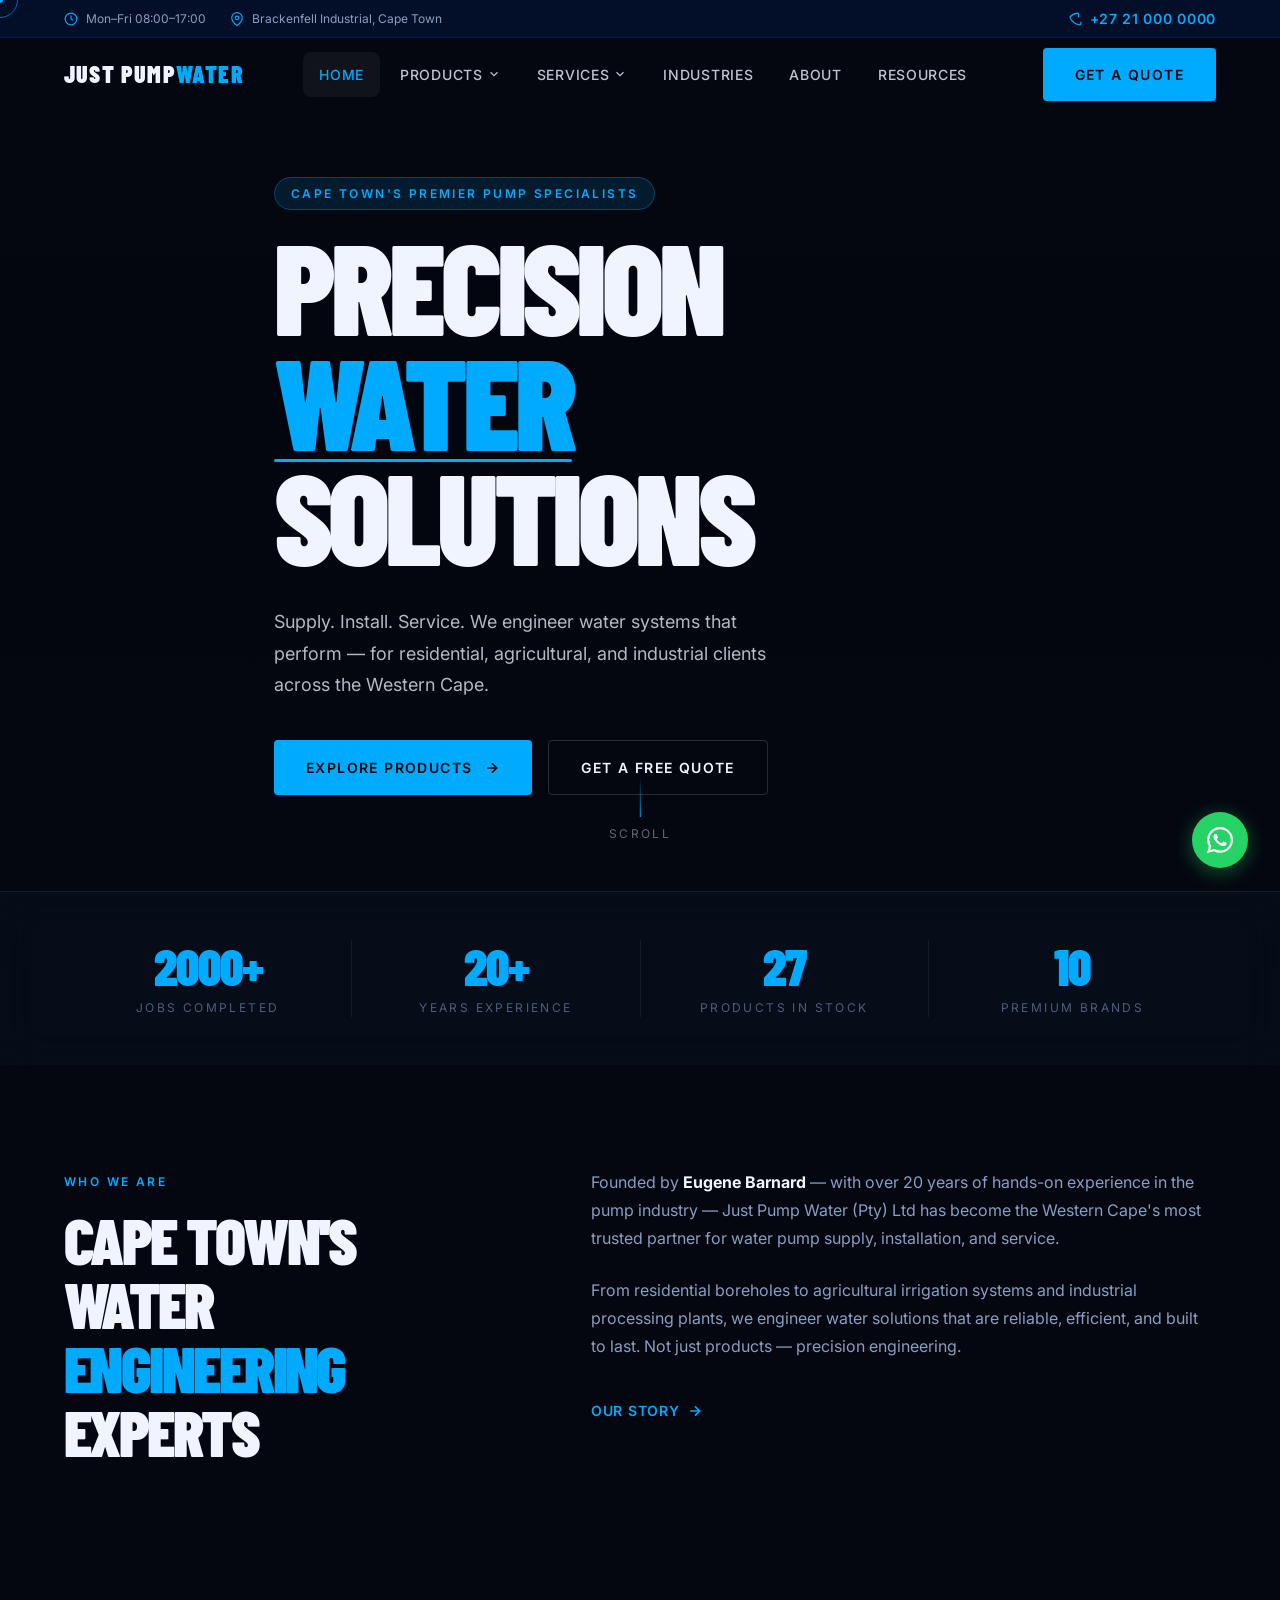
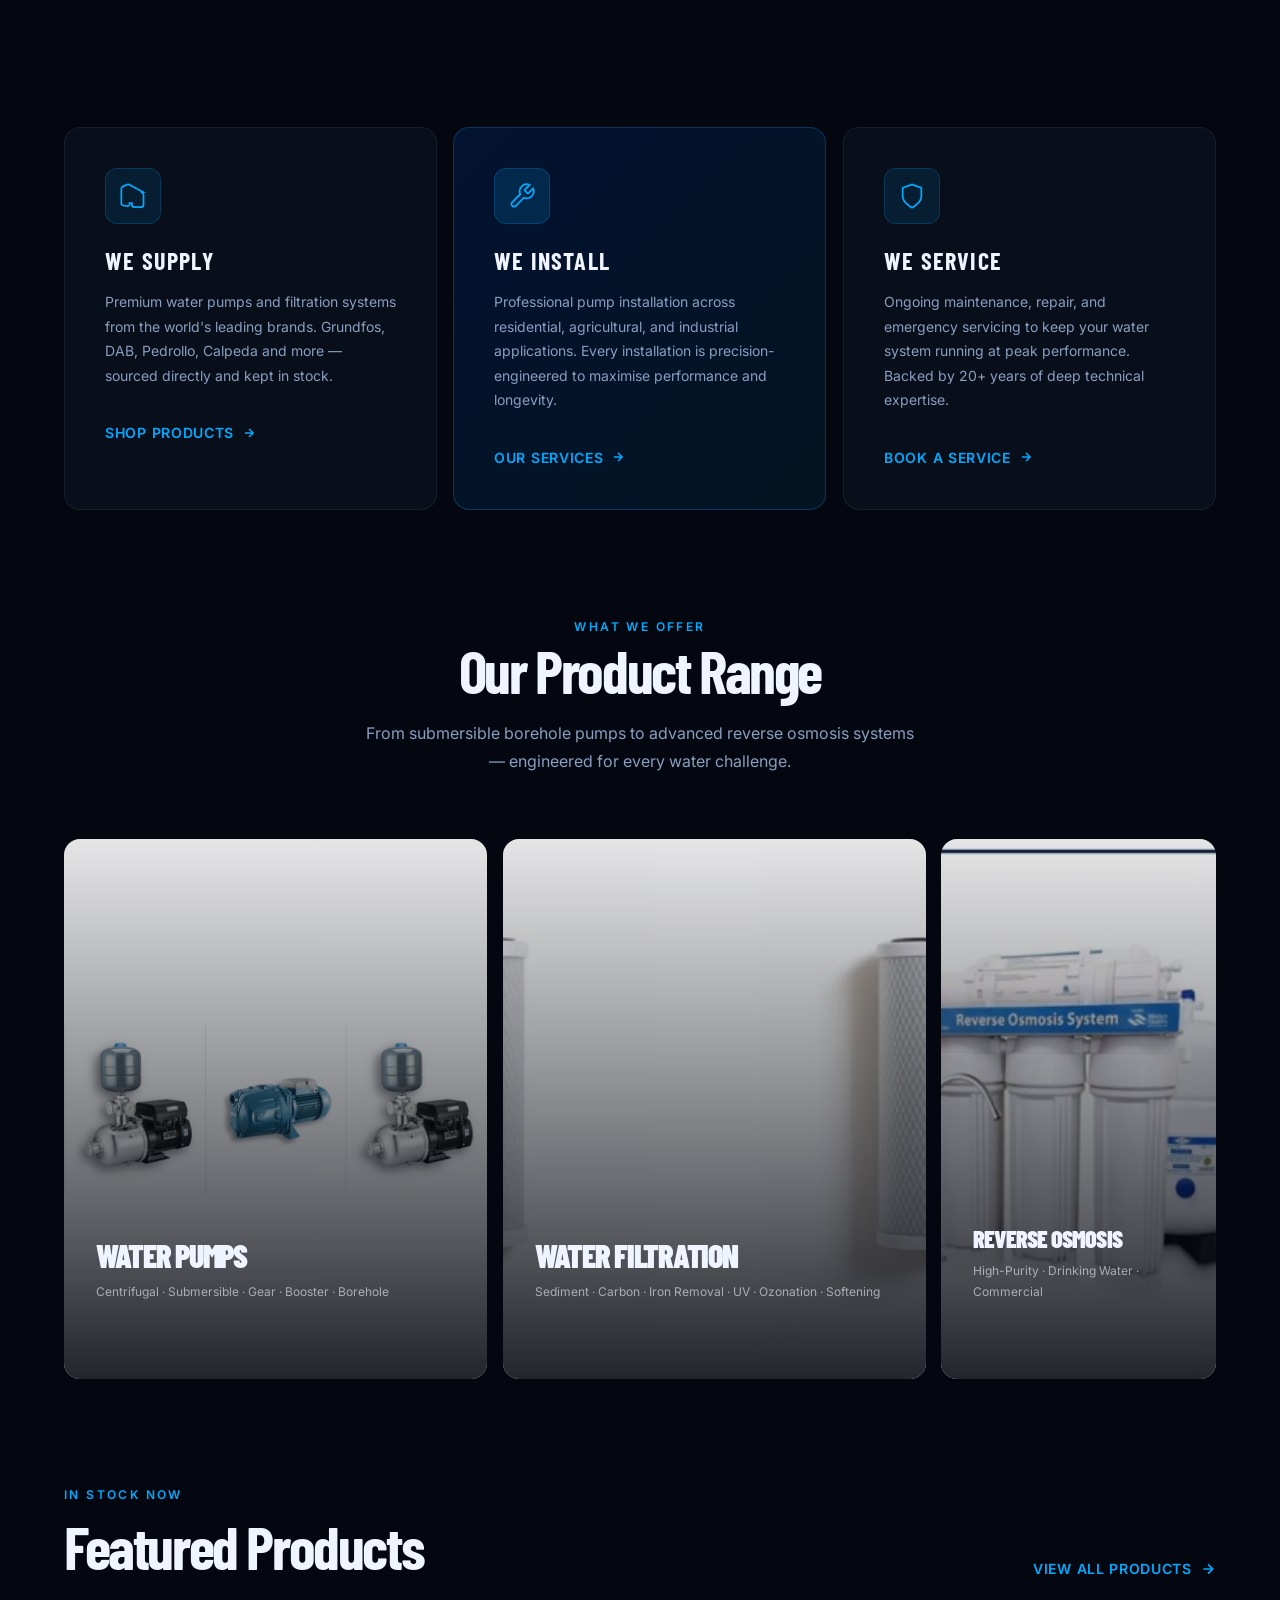
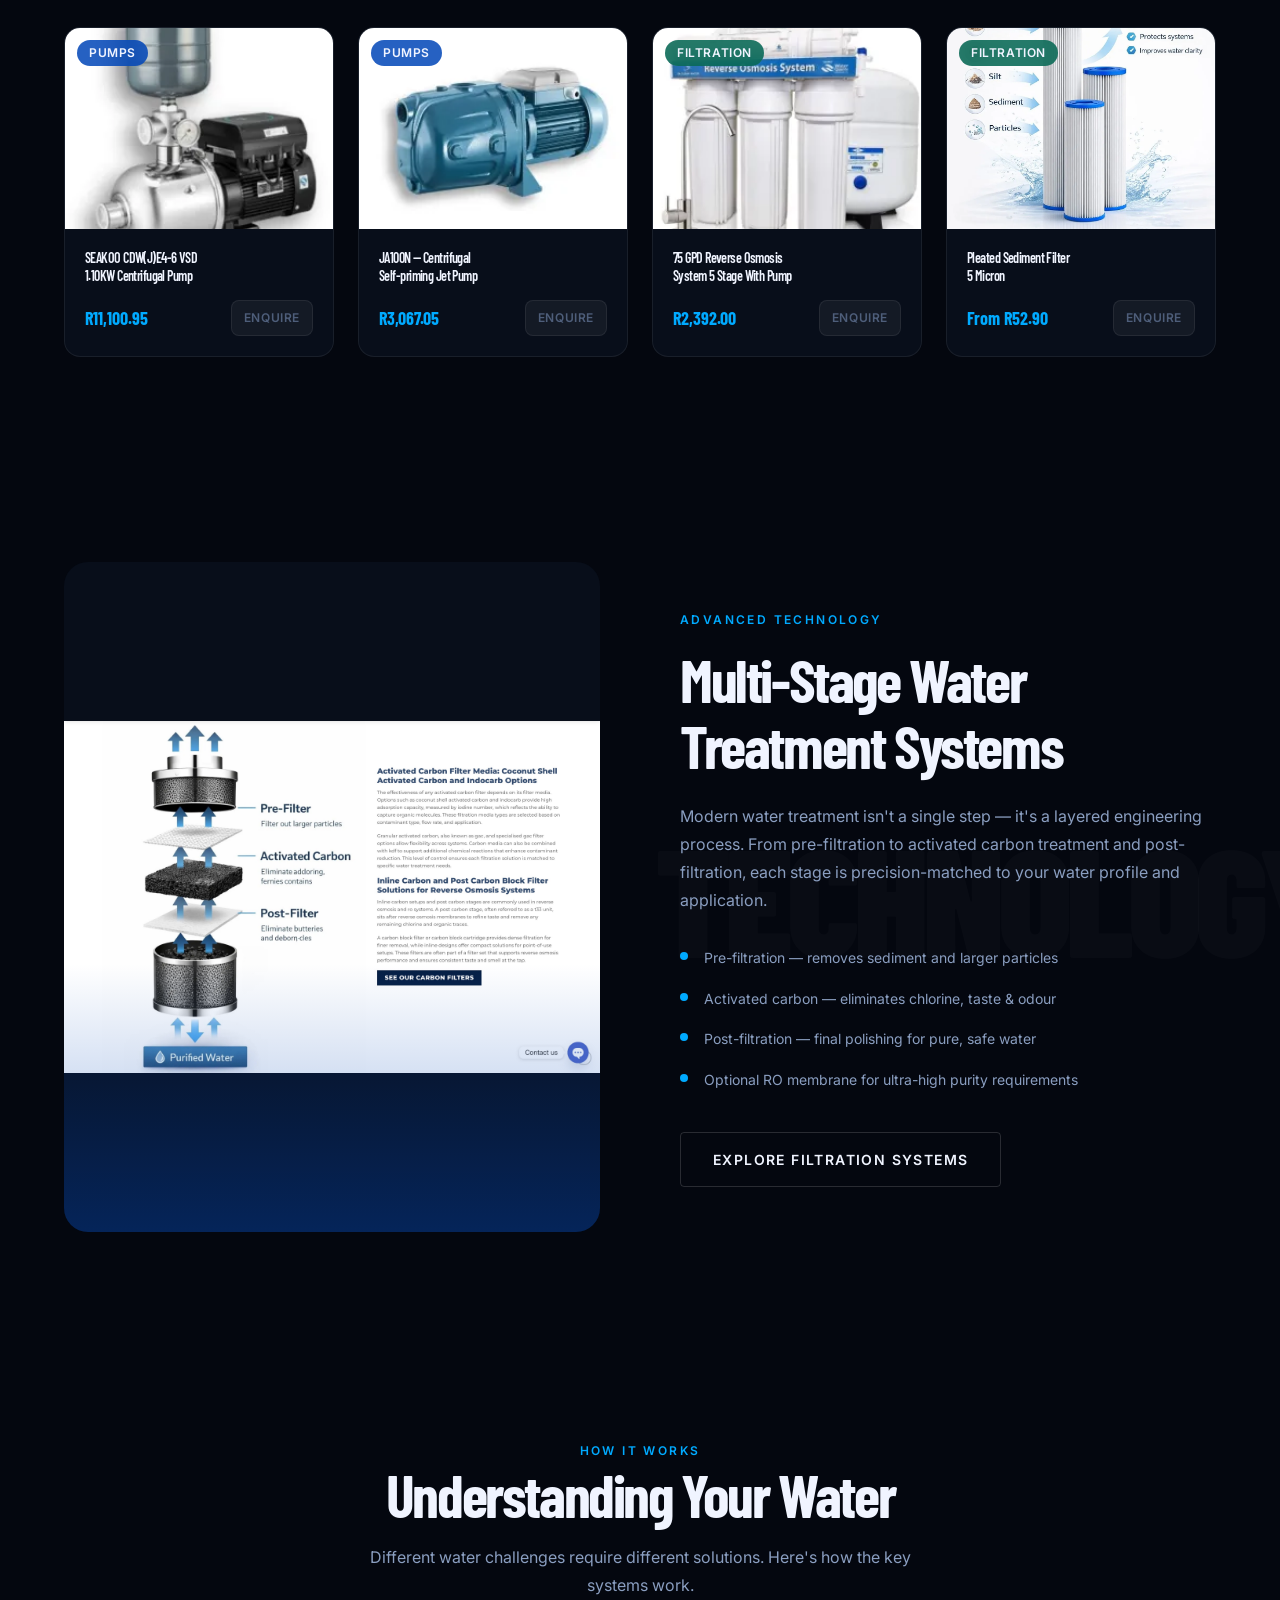
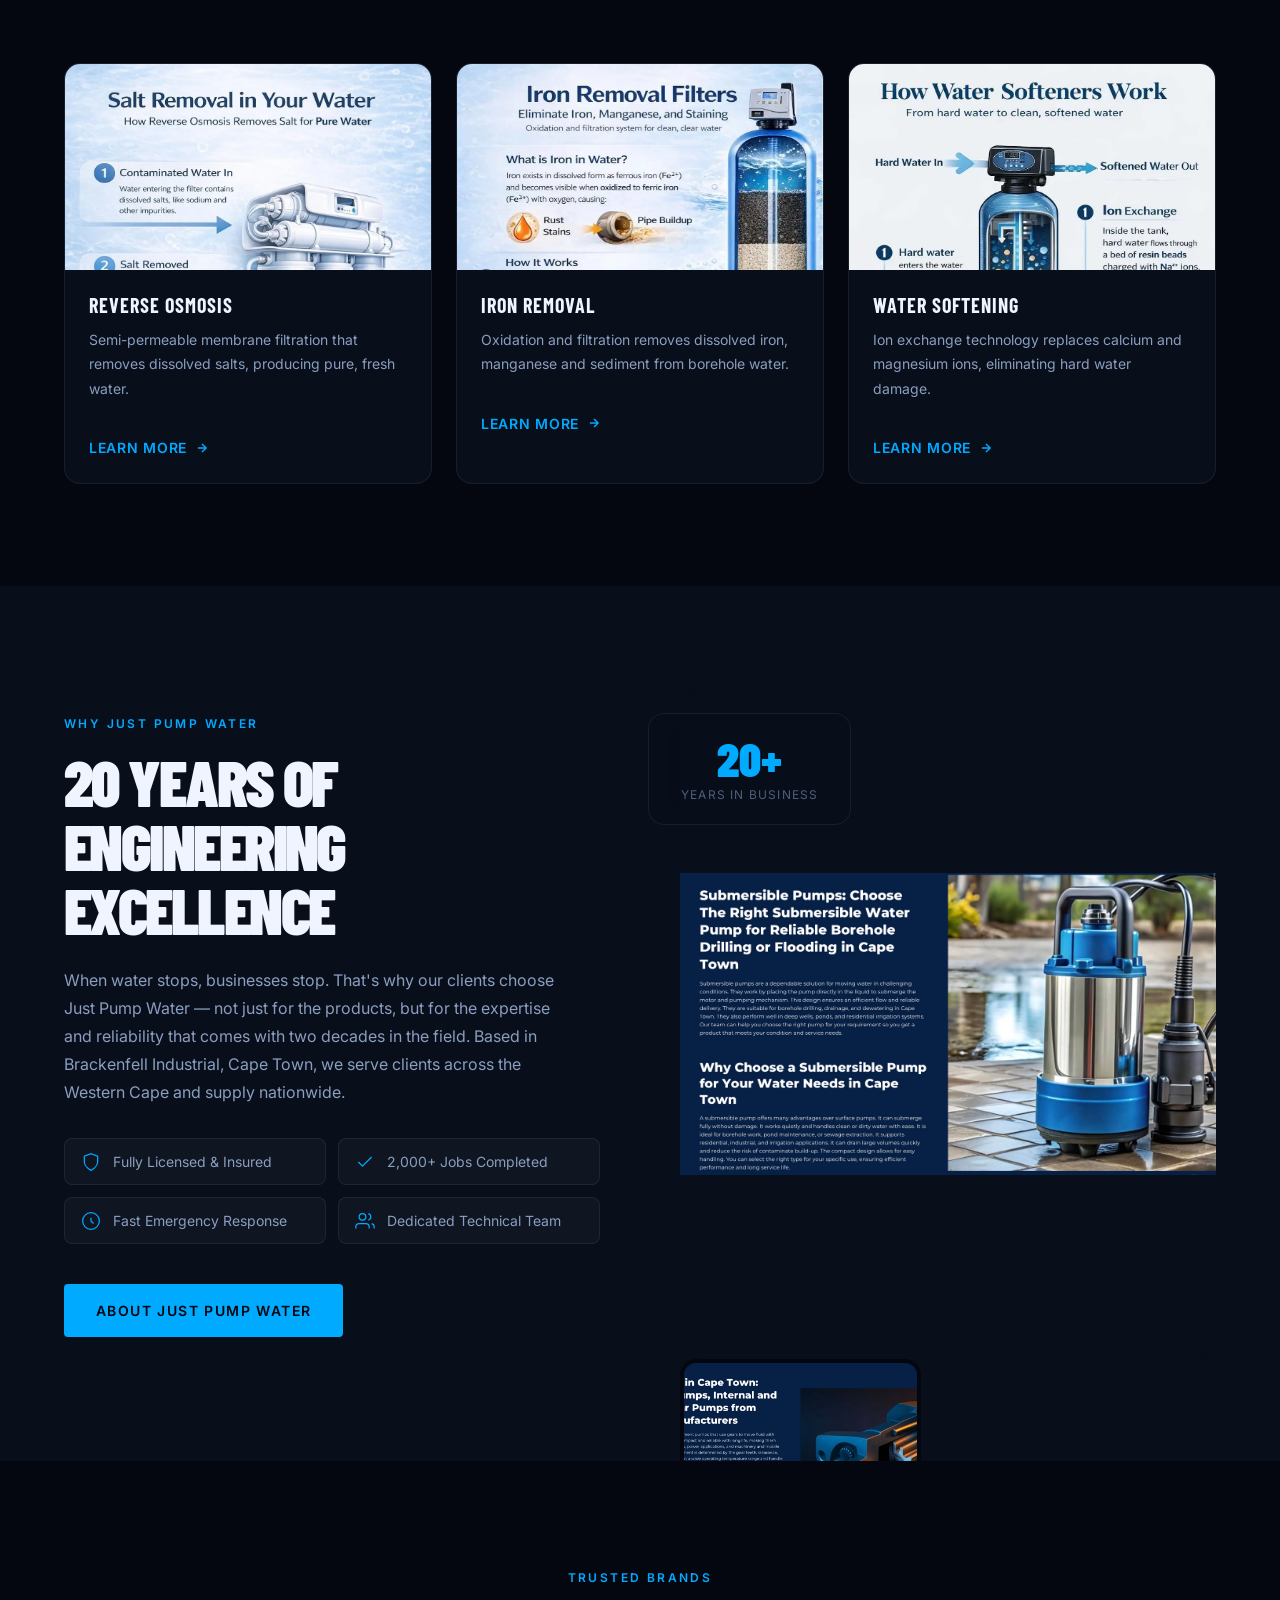
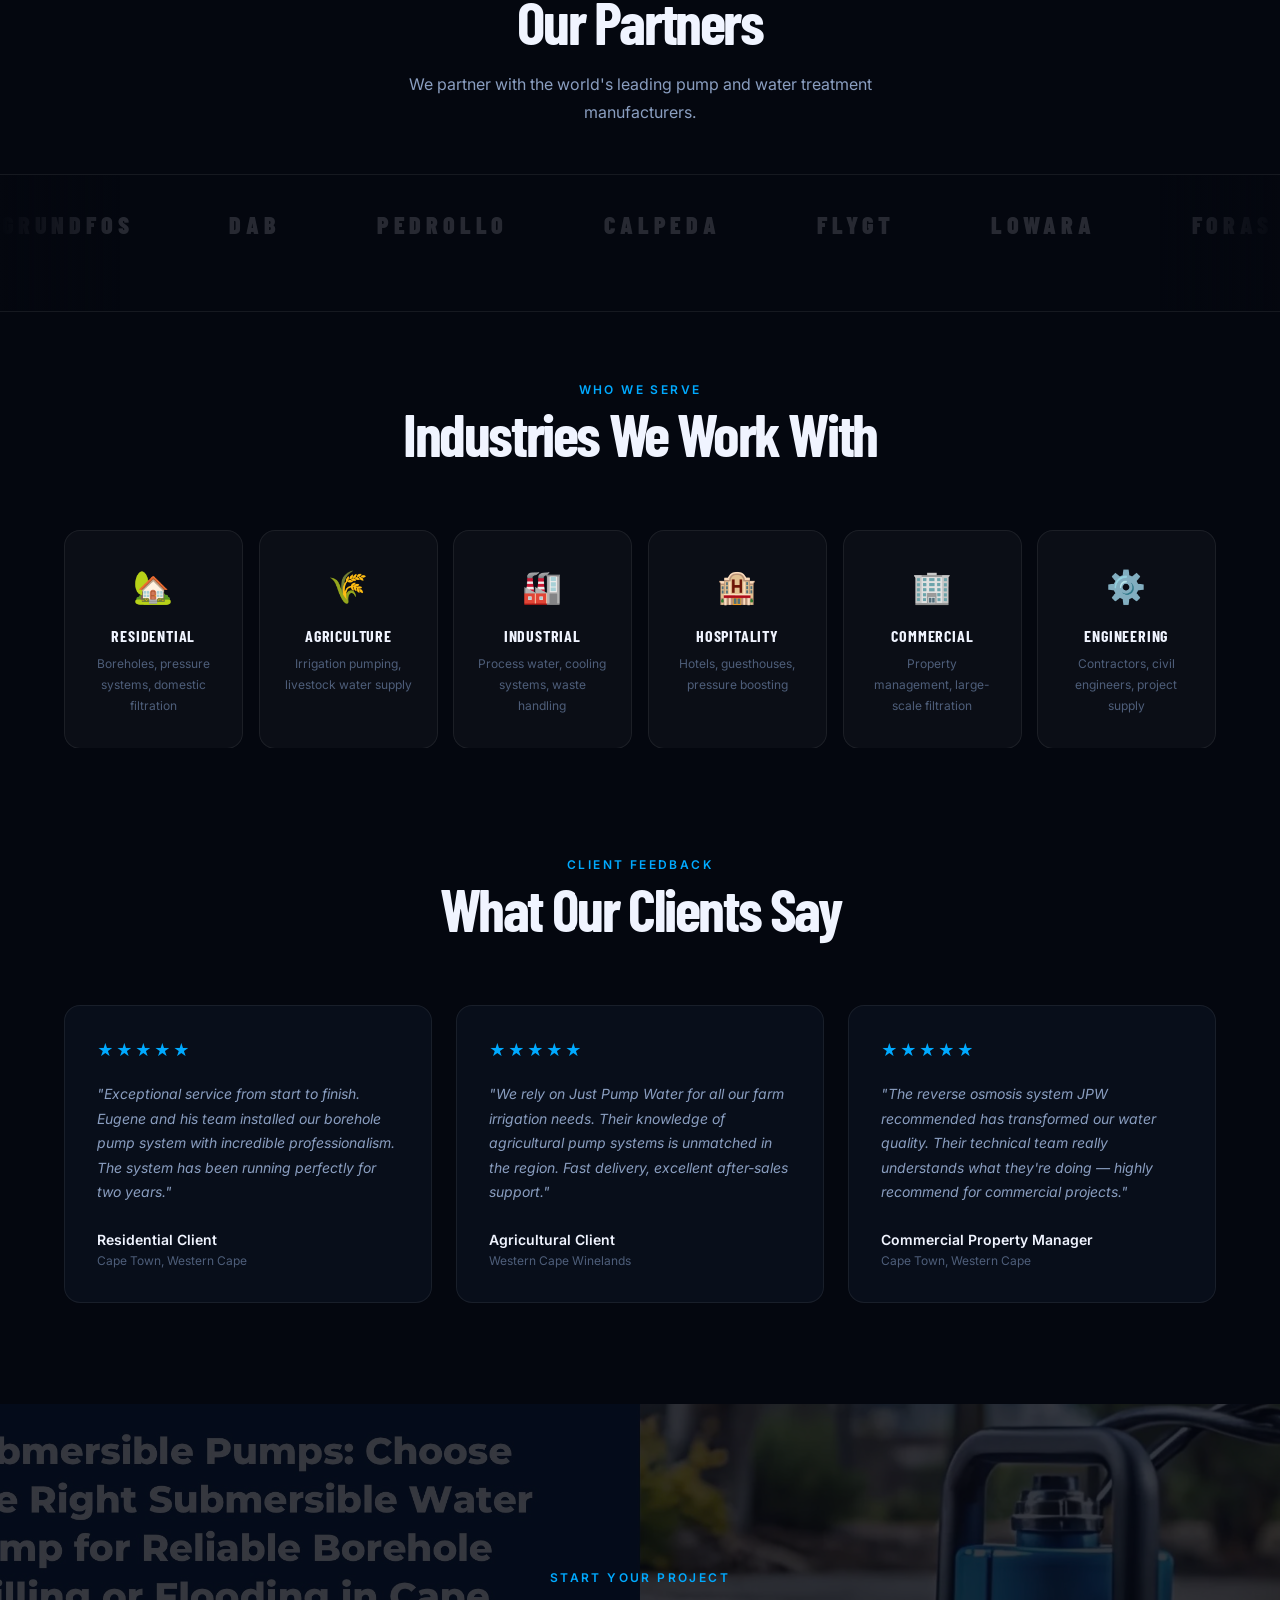
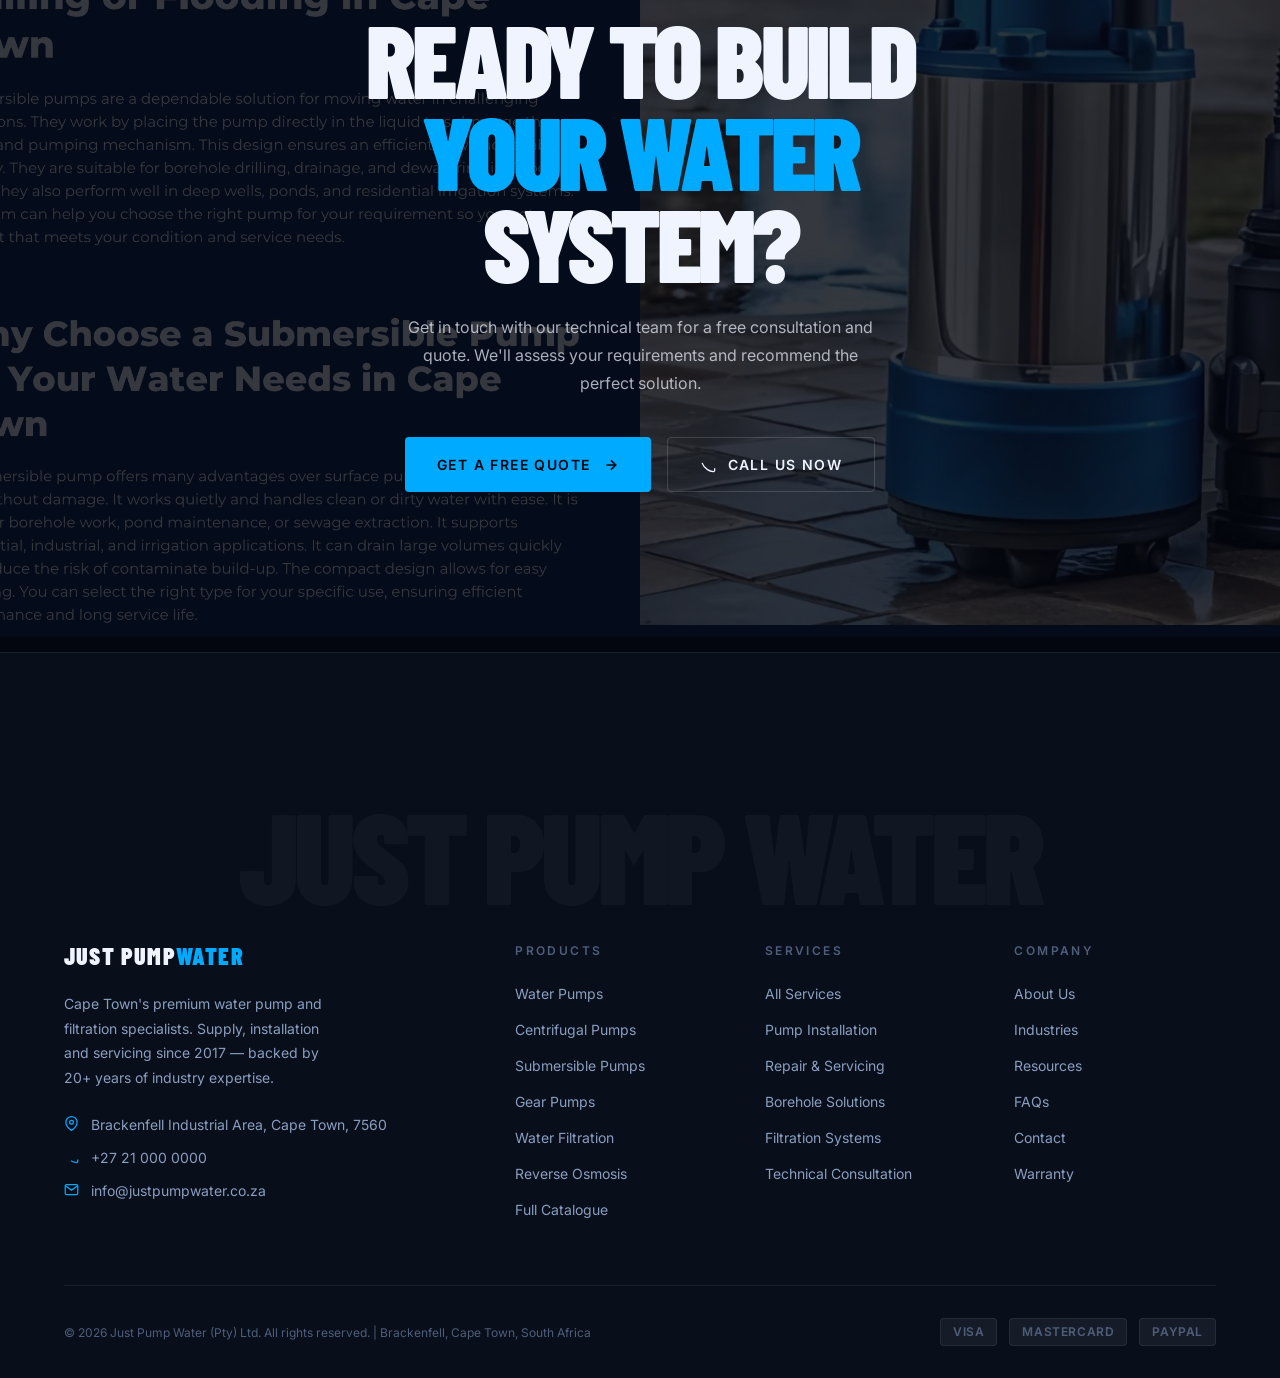
==== index.html @ a29e5e4e "Add files via upload" ====
<!DOCTYPE html>
<html lang="en-ZA">
<head>
  <meta charset="UTF-8" />
  <meta name="viewport" content="width=device-width, initial-scale=1.0, minimum-scale=1, maximum-scale=5" />

  <!-- ── SEO ──────────────────────────────────────────────── -->
  <title>Just Pump Water | Premium Water Pumps & Filtration — Cape Town</title>
  <meta name="description" content="Cape Town's premier water pump specialists. Supply, installation & service of pumps and water filtration systems. 20+ years experience. 2,000+ jobs completed. Grundfos, DAB, Pedrollo and more." />
  <meta name="keywords" content="water pumps Cape Town, borehole pumps, submersible pumps, water filtration, reverse osmosis, centrifugal pumps, pump installation Cape Town, Just Pump Water" />
  <meta name="robots" content="index, follow" />
  <link rel="canonical" href="https://justpumpwater.co.za/" />

  <!-- ── Open Graph ────────────────────────────────────────── -->
  <meta property="og:title" content="Just Pump Water | Premium Water Pumps Cape Town" />
  <meta property="og:description" content="Cape Town's premier pump specialists. Supply, install & service. 20+ years experience." />
  <meta property="og:type" content="website" />
  <meta property="og:url" content="https://justpumpwater.co.za/" />
  <meta property="og:image" content="assets/images/og-image.jpg" />

  <!-- ── Schema.org LocalBusiness ─────────────────────────── -->
  <script type="application/ld+json">
  {
    "@context": "https://schema.org",
    "@type": "LocalBusiness",
    "name": "Just Pump Water (Pty) Ltd",
    "description": "Premium water pump supply, installation and service in Cape Town",
    "url": "https://justpumpwater.co.za",
    "telephone": "+27-21-000-0000",
    "email": "info@justpumpwater.co.za",
    "address": {
      "@type": "PostalAddress",
      "streetAddress": "Brackenfell Industrial Area",
      "addressLocality": "Cape Town",
      "addressRegion": "Western Cape",
      "postalCode": "7560",
      "addressCountry": "ZA"
    },
    "openingHours": "Mo-Fr 08:00-17:00",
    "founder": { "@type": "Person", "name": "Eugene Barnard" },
    "foundingDate": "2017",
    "areaServed": "Western Cape, South Africa"
  }
  </script>

  <!-- ── Preconnect ────────────────────────────────────────── -->
  <link rel="preconnect" href="https://fonts.googleapis.com" />
  <link rel="preconnect" href="https://fonts.gstatic.com" crossorigin />

  <!-- ── Styles ────────────────────────────────────────────── -->
  <link rel="stylesheet" href="styles/base.css" />
  <link rel="stylesheet" href="styles/components/navigation.css" />
  <link rel="stylesheet" href="styles/pages/home.css" />
</head>

<body>

<!-- ═══════════════════════════════════════════════════════════ -->
<!--  CUSTOM CURSOR                                             -->
<!-- ═══════════════════════════════════════════════════════════ -->
<div class="cursor-dot" aria-hidden="true"></div>
<div class="cursor-ring" aria-hidden="true"></div>

<!-- ═══════════════════════════════════════════════════════════ -->
<!--  HEADER                                                    -->
<!-- ═══════════════════════════════════════════════════════════ -->
<header class="site-header" data-header data-nav>

  <!-- Top Bar -->
  <div class="header-topbar">
    <div class="container">
      <div class="topbar-inner">
        <div class="topbar-left">
          <span class="topbar-item">
            <svg width="14" height="14" viewBox="0 0 24 24" fill="none" stroke="currentColor" stroke-width="2"><circle cx="12" cy="12" r="10"/><polyline points="12 6 12 12 16 14"/></svg>
            Mon–Fri 08:00–17:00
          </span>
          <span class="topbar-item">
            <svg width="14" height="14" viewBox="0 0 24 24" fill="none" stroke="currentColor" stroke-width="2"><path d="M21 10c0 7-9 13-9 13s-9-6-9-13a9 9 0 0118 0z"/><circle cx="12" cy="10" r="3"/></svg>
            Brackenfell Industrial, Cape Town
          </span>
        </div>
        <div class="topbar-right">
          <a href="tel:+27210000000" class="topbar-phone">
            <svg width="14" height="14" viewBox="0 0 24 24" fill="none" stroke="currentColor" stroke-width="2"><path d="M22 16.92v3a2 2 0 01-2.18 2 19.79 19.79 0 01-8.63-3.07A19.5 19.5 0 013.07 8.81 19.79 19.79 0 0116.14 2a2 2 0 012 1.72 12.84 12.84 0 01-.7 5.25"/></svg>
            +27 21 000 0000
          </a>
        </div>
      </div>
    </div>
  </div>

  <!-- Main Nav -->
  <div class="container">
    <div class="header-main">

      <!-- Logo -->
      <a href="/" class="site-logo" aria-label="Just Pump Water — Home">
        <div class="logo-text">JUST PUMP<span>WATER</span></div>
      </a>

      <!-- Primary Navigation -->
      <nav aria-label="Primary navigation">
        <ul class="primary-nav" data-nav-menu role="list">

          <li class="nav-item">
            <a href="/" class="nav-link is-active">Home</a>
          </li>

          <li class="nav-item" data-dropdown>
            <a href="pages/products.html" class="nav-link" data-dropdown-trigger>
              Products
              <svg viewBox="0 0 24 24" fill="none" stroke="currentColor" stroke-width="2"><polyline points="6 9 12 15 18 9"/></svg>
            </a>
            <div class="dropdown-panel is-wide" data-dropdown-panel>
              <a href="pages/pumps.html" class="dropdown-item">
                <span class="dropdown-item-icon">
                  <svg width="16" height="16" viewBox="0 0 24 24" fill="none" stroke="currentColor" stroke-width="2"><circle cx="12" cy="12" r="10"/><path d="M8 12h8M12 8l4 4-4 4"/></svg>
                </span>
                <span class="dropdown-item-text">
                  <span class="dropdown-item-label">Water Pumps</span>
                  <span class="dropdown-item-desc">Centrifugal, submersible, gear & more</span>
                </span>
              </a>
              <a href="pages/filtration.html" class="dropdown-item">
                <span class="dropdown-item-icon">
                  <svg width="16" height="16" viewBox="0 0 24 24" fill="none" stroke="currentColor" stroke-width="2"><path d="M22 3H2l8 9.46V19l4 2V12.46z"/></svg>
                </span>
                <span class="dropdown-item-text">
                  <span class="dropdown-item-label">Water Filtration</span>
                  <span class="dropdown-item-desc">Sediment, carbon, iron removal & more</span>
                </span>
              </a>
              <a href="pages/reverse-osmosis.html" class="dropdown-item">
                <span class="dropdown-item-icon">
                  <svg width="16" height="16" viewBox="0 0 24 24" fill="none" stroke="currentColor" stroke-width="2"><path d="M12 2v6m0 8v6M4.93 4.93l4.24 4.24m5.66 5.66l4.24 4.24M2 12h6m8 0h6M4.93 19.07l4.24-4.24m5.66-5.66l4.24-4.24"/></svg>
                </span>
                <span class="dropdown-item-text">
                  <span class="dropdown-item-label">Reverse Osmosis</span>
                  <span class="dropdown-item-desc">High-purity water filtration systems</span>
                </span>
              </a>
              <a href="pages/products.html" class="dropdown-item">
                <span class="dropdown-item-icon">
                  <svg width="16" height="16" viewBox="0 0 24 24" fill="none" stroke="currentColor" stroke-width="2"><rect x="2" y="3" width="20" height="14" rx="2"/><path d="M8 21h8M12 17v4"/></svg>
                </span>
                <span class="dropdown-item-text">
                  <span class="dropdown-item-label">Full Catalogue</span>
                  <span class="dropdown-item-desc">Browse all 27 products</span>
                </span>
              </a>
            </div>
          </li>

          <li class="nav-item" data-dropdown>
            <a href="pages/services.html" class="nav-link" data-dropdown-trigger>
              Services
              <svg viewBox="0 0 24 24" fill="none" stroke="currentColor" stroke-width="2"><polyline points="6 9 12 15 18 9"/></svg>
            </a>
            <div class="dropdown-panel" data-dropdown-panel>
              <a href="pages/services.html#installation" class="dropdown-item">
                <span class="dropdown-item-text">
                  <span class="dropdown-item-label">Pump Installation</span>
                </span>
              </a>
              <a href="pages/services.html#repair" class="dropdown-item">
                <span class="dropdown-item-text">
                  <span class="dropdown-item-label">Repair & Servicing</span>
                </span>
              </a>
              <a href="pages/services.html#borehole" class="dropdown-item">
                <span class="dropdown-item-text">
                  <span class="dropdown-item-label">Borehole Solutions</span>
                </span>
              </a>
              <a href="pages/services.html#consultation" class="dropdown-item">
                <span class="dropdown-item-text">
                  <span class="dropdown-item-label">Technical Consultation</span>
                </span>
              </a>
            </div>
          </li>

          <li class="nav-item">
            <a href="pages/industries.html" class="nav-link">Industries</a>
          </li>

          <li class="nav-item">
            <a href="pages/about.html" class="nav-link">About</a>
          </li>

          <li class="nav-item">
            <a href="pages/resources.html" class="nav-link">Resources</a>
          </li>

        </ul>
      </nav>

      <!-- CTA -->
      <div class="header-cta">
        <a href="pages/contact.html" class="btn btn--primary">
          Get a Quote
        </a>
        <button class="nav-toggle" data-nav-toggle aria-expanded="false" aria-label="Open menu">
          <span></span><span></span><span></span>
        </button>
      </div>

    </div>
  </div>
</header>

<!-- Mobile Overlay -->
<div class="mobile-menu-overlay" data-nav-overlay></div>

<!-- Mobile Menu -->
<nav class="mobile-menu" aria-label="Mobile navigation">
  <div class="mobile-menu-inner">
    <div data-nav-item class="mobile-nav-item"><a href="/" class="mobile-nav-link">Home</a></div>
    <div data-nav-item class="mobile-nav-item"><a href="pages/products.html" class="mobile-nav-link">Products</a></div>
    <div data-nav-item class="mobile-nav-item"><a href="pages/pumps.html" class="mobile-nav-link">Water Pumps</a></div>
    <div data-nav-item class="mobile-nav-item"><a href="pages/filtration.html" class="mobile-nav-link">Filtration</a></div>
    <div data-nav-item class="mobile-nav-item"><a href="pages/services.html" class="mobile-nav-link">Services</a></div>
    <div data-nav-item class="mobile-nav-item"><a href="pages/industries.html" class="mobile-nav-link">Industries</a></div>
    <div data-nav-item class="mobile-nav-item"><a href="pages/about.html" class="mobile-nav-link">About</a></div>
    <div data-nav-item class="mobile-nav-item" style="margin-top:var(--space-8)">
      <a href="pages/contact.html" class="btn btn--primary" style="width:100%;justify-content:center">Get a Quote</a>
    </div>
  </div>
</nav>


<!-- ═══════════════════════════════════════════════════════════ -->
<!--  HERO — FULL-SCREEN VIDEO                                  -->
<!-- ═══════════════════════════════════════════════════════════ -->
<section class="hero" data-hero id="hero">

  <!-- Video Background -->
  <div class="hero-media">
    <video
      class="hero-video"
      data-hero-video
      autoplay
      muted
      loop
      playsinline
      poster="assets/images/hero-poster.jpg"
      aria-hidden="true"
    >
      <source src="videos/Home_Page_Hero_Pump_Video.mov" type="video/mp4" />
    </video>
    <div class="hero-overlay"></div>
    <div class="hero-gradient-bottom"></div>
  </div>

  <!-- Hero Content -->
  <div class="container hero-content">

    <div class="hero-eyebrow" data-animate="fade-down" data-delay="200">
      <span class="label">Cape Town's Premier Pump Specialists</span>
    </div>

    <h1 class="hero-headline" data-animate="fade-up" data-delay="400">
      PRECISION<br />
      <span class="hero-headline-accent">WATER</span><br />
      SOLUTIONS
    </h1>

    <p class="hero-sub" data-animate="fade-up" data-delay="600">
      Supply. Install. Service. We engineer water systems that perform —
      for residential, agricultural, and industrial clients across the Western Cape.
    </p>

    <div class="hero-actions" data-animate="fade-up" data-delay="800">
      <a href="pages/products.html" class="btn btn--primary btn--lg">
        Explore Products
        <svg width="16" height="16" viewBox="0 0 24 24" fill="none" stroke="currentColor" stroke-width="2.5"><path d="M5 12h14M12 5l7 7-7 7"/></svg>
      </a>
      <a href="pages/contact.html" class="btn btn--ghost btn--lg">
        Get a Free Quote
      </a>
    </div>

    <!-- Scroll Indicator -->
    <div class="hero-scroll" data-animate="fade-in" data-delay="1200">
      <div class="scroll-line"></div>
      <span>Scroll</span>
    </div>
  </div>

  <!-- Stats Bar -->
  <div class="hero-stats" data-animate="fade-up" data-delay="1000">
    <div class="container">
      <div class="stats-row">
        <div class="stat-item">
          <div class="stat-number">
            <span data-counter="2000" data-counter-suffix="+" data-counter-duration="2500">0</span>
          </div>
          <div class="stat-label">Jobs Completed</div>
        </div>
        <div class="stat-divider"></div>
        <div class="stat-item">
          <div class="stat-number">
            <span data-counter="20" data-counter-suffix="+" data-counter-duration="2000">0</span>
          </div>
          <div class="stat-label">Years Experience</div>
        </div>
        <div class="stat-divider"></div>
        <div class="stat-item">
          <div class="stat-number">
            <span data-counter="27" data-counter-duration="1800">0</span>
          </div>
          <div class="stat-label">Products in Stock</div>
        </div>
        <div class="stat-divider"></div>
        <div class="stat-item">
          <div class="stat-number">
            <span data-counter="10" data-counter-duration="1600">0</span>
          </div>
          <div class="stat-label">Premium Brands</div>
        </div>
      </div>
    </div>
  </div>

</section>


<!-- ═══════════════════════════════════════════════════════════ -->
<!--  BRAND STATEMENT                                           -->
<!-- ═══════════════════════════════════════════════════════════ -->
<section class="section brand-statement">
  <div class="container">
    <div class="brand-statement-grid">
      <div class="brand-statement-left">
        <span class="label" data-animate="fade-right">Who We Are</span>
        <h2 class="brand-statement-heading" data-animate="fade-up" data-delay="100">
          Cape Town's Water<br />
          <em>Engineering</em> Experts
        </h2>
        <div class="divider" data-animate="clip-reveal" data-delay="200"></div>
      </div>
      <div class="brand-statement-right">
        <p class="brand-statement-body" data-animate="fade-left" data-delay="150">
          Founded by <strong>Eugene Barnard</strong> — with over 20 years of hands-on
          experience in the pump industry — Just Pump Water (Pty) Ltd has become the
          Western Cape's most trusted partner for water pump supply, installation, and service.
        </p>
        <p class="brand-statement-body" data-animate="fade-left" data-delay="250">
          From residential boreholes to agricultural irrigation systems and industrial
          processing plants, we engineer water solutions that are reliable, efficient,
          and built to last. Not just products — precision engineering.
        </p>
        <a href="pages/about.html" class="btn-arrow" data-animate="fade-left" data-delay="350">
          Our Story
          <svg width="16" height="16" viewBox="0 0 24 24" fill="none" stroke="currentColor" stroke-width="2.5"><path d="M5 12h14M12 5l7 7-7 7"/></svg>
        </a>
      </div>
    </div>
  </div>
</section>


<!-- ═══════════════════════════════════════════════════════════ -->
<!--  SERVICES TRIO — "WE SUPPLY. WE INSTALL. WE SERVICE."     -->
<!-- ═══════════════════════════════════════════════════════════ -->
<section class="section services-trio">
  <div class="container">
    <div class="services-trio-grid" data-stagger="fade-up" data-stagger-delay="120">
      <div class="service-card">
        <div class="service-card-icon">
          <svg width="28" height="28" viewBox="0 0 24 24" fill="none" stroke="currentColor" stroke-width="1.5"><path d="M20.91 8.84L8.56 2.23a2 2 0 00-1.55-.08L3.15 3.96A2 2 0 002 5.82v12.36a2 2 0 001.69 1.97l3.27.55A1.99 1.99 0 009 19.5V18h2v1.5a2 2 0 002 2h6a2 2 0 002-2V11a2 2 0 00-1.09-1.76z"/></svg>
        </div>
        <h3 class="service-card-title">We Supply</h3>
        <p class="service-card-body">
          Premium water pumps and filtration systems from the world's leading brands.
          Grundfos, DAB, Pedrollo, Calpeda and more — sourced directly and kept in stock.
        </p>
        <a href="pages/products.html" class="btn-arrow">
          Shop Products
          <svg width="14" height="14" viewBox="0 0 24 24" fill="none" stroke="currentColor" stroke-width="2.5"><path d="M5 12h14M12 5l7 7-7 7"/></svg>
        </a>
      </div>

      <div class="service-card service-card--featured">
        <div class="service-card-icon">
          <svg width="28" height="28" viewBox="0 0 24 24" fill="none" stroke="currentColor" stroke-width="1.5"><path d="M14.7 6.3a1 1 0 000 1.4l1.6 1.6a1 1 0 001.4 0l3.77-3.77a6 6 0 01-7.94 7.94l-6.91 6.91a2.12 2.12 0 01-3-3l6.91-6.91a6 6 0 017.94-7.94l-3.76 3.76z"/></svg>
        </div>
        <h3 class="service-card-title">We Install</h3>
        <p class="service-card-body">
          Professional pump installation across residential, agricultural, and industrial
          applications. Every installation is precision-engineered to maximise performance
          and longevity.
        </p>
        <a href="pages/services.html" class="btn-arrow">
          Our Services
          <svg width="14" height="14" viewBox="0 0 24 24" fill="none" stroke="currentColor" stroke-width="2.5"><path d="M5 12h14M12 5l7 7-7 7"/></svg>
        </a>
      </div>

      <div class="service-card">
        <div class="service-card-icon">
          <svg width="28" height="28" viewBox="0 0 24 24" fill="none" stroke="currentColor" stroke-width="1.5"><path d="M12 22s8-4 8-10V5l-8-3-8 3v7c0 6 8 10 8 10z"/></svg>
        </div>
        <h3 class="service-card-title">We Service</h3>
        <p class="service-card-body">
          Ongoing maintenance, repair, and emergency servicing to keep your water system
          running at peak performance. Backed by 20+ years of deep technical expertise.
        </p>
        <a href="pages/services.html#repair" class="btn-arrow">
          Book a Service
          <svg width="14" height="14" viewBox="0 0 24 24" fill="none" stroke="currentColor" stroke-width="2.5"><path d="M5 12h14M12 5l7 7-7 7"/></svg>
        </a>
      </div>
    </div>
  </div>
</section>


<!-- ═══════════════════════════════════════════════════════════ -->
<!--  PRODUCT CATEGORIES — FULL-BLEED CARDS                    -->
<!-- ═══════════════════════════════════════════════════════════ -->
<section class="section section--dark product-categories">
  <div class="container">
    <div class="section-header text-center" style="margin-bottom:var(--space-16)">
      <span class="label" data-animate="fade-up">What We Offer</span>
      <h2 data-animate="fade-up" data-delay="100">Our Product Range</h2>
      <p class="section-sub" data-animate="fade-up" data-delay="200">
        From submersible borehole pumps to advanced reverse osmosis systems —
        engineered for every water challenge.
      </p>
    </div>

    <div class="category-grid" data-stagger="scale-in" data-stagger-delay="100">

      <!-- Pumps -->
      <a href="pages/pumps.html" class="category-card">
        <div class="category-card-media category-card-media--product">
          <img
            src="website-images/Water_Pumps_Product_Range.jpg"
            alt="Water pump range — centrifugal, submersible and gear pumps"
            loading="lazy"
          />
        </div>
        <div class="category-card-overlay"></div>
        <div class="category-card-content">
          <span class="category-card-label">Category</span>
          <h3 class="category-card-title">Water Pumps</h3>
          <p class="category-card-desc">
            Centrifugal · Submersible · Gear · Booster · Borehole
          </p>
          <span class="category-card-cta">
            Explore Pumps
            <svg width="16" height="16" viewBox="0 0 24 24" fill="none" stroke="currentColor" stroke-width="2.5"><path d="M5 12h14M12 5l7 7-7 7"/></svg>
          </span>
        </div>
      </a>

      <!-- Filtration -->
      <a href="pages/filtration.html" class="category-card">
        <div class="category-card-media">
          <img
            src="website-images/Water_Filtration_Product_Range.jpg"
            alt="Water filtration systems — iron removal, sediment, carbon filters"
            loading="lazy"
          />
        </div>
        <div class="category-card-overlay"></div>
        <div class="category-card-content">
          <span class="category-card-label">Category</span>
          <h3 class="category-card-title">Water Filtration</h3>
          <p class="category-card-desc">
            Sediment · Carbon · Iron Removal · UV · Ozonation · Softening
          </p>
          <span class="category-card-cta">
            Explore Filtration
            <svg width="16" height="16" viewBox="0 0 24 24" fill="none" stroke="currentColor" stroke-width="2.5"><path d="M5 12h14M12 5l7 7-7 7"/></svg>
          </span>
        </div>
      </a>

      <!-- Reverse Osmosis -->
      <a href="pages/reverse-osmosis.html" class="category-card category-card--narrow">
        <div class="category-card-media">
          <img
            src="website-images/Reverse_Osmosis_Product_Range.jpg"
            alt="Reverse osmosis water filtration systems"
            loading="lazy"
          />
        </div>
        <div class="category-card-overlay"></div>
        <div class="category-card-content">
          <span class="category-card-label">Category</span>
          <h3 class="category-card-title">Reverse Osmosis</h3>
          <p class="category-card-desc">
            High-Purity · Drinking Water · Commercial
          </p>
          <span class="category-card-cta">
            Explore RO Systems
            <svg width="16" height="16" viewBox="0 0 24 24" fill="none" stroke="currentColor" stroke-width="2.5"><path d="M5 12h14M12 5l7 7-7 7"/></svg>
          </span>
        </div>
      </a>

    </div>
  </div>
</section>


<!-- ═══════════════════════════════════════════════════════════ -->
<!--  FEATURED PRODUCTS                                         -->
<!-- ═══════════════════════════════════════════════════════════ -->
<section class="section featured-products">
  <div class="container">
    <div class="section-header-row">
      <div>
        <span class="label" data-animate="fade-right">In Stock Now</span>
        <h2 data-animate="fade-up" data-delay="100">Featured Products</h2>
      </div>
      <a href="pages/products.html" class="btn-arrow" data-animate="fade-left">
        View All Products
        <svg width="16" height="16" viewBox="0 0 24 24" fill="none" stroke="currentColor" stroke-width="2.5"><path d="M5 12h14M12 5l7 7-7 7"/></svg>
      </a>
    </div>

    <div class="products-grid" data-stagger="fade-up" data-stagger-delay="80">

      <div class="product-card">
        <a href="pages/products.html#seakoo-cdw-e4" class="product-card-media-link">
          <div class="product-card-media">
            <img src="website-images/SEAKOO_CDW(J)E4-6_VSD_1.10KW.webp" alt="SEAKOO CDW(J)E4-6 VSD 1.10KW Centrifugal Pump" loading="lazy" />
            <div class="product-card-overlay"></div>
          </div>
          <span class="product-card-badge">Pumps</span>
        </a>
        <div class="product-card-body">
          <h4 class="product-card-name">SEAKOO CDW(J)E4-6 VSD<br />1.10KW Centrifugal Pump</h4>
          <div class="product-card-price-row">
            <span class="product-card-price">R11,100.95</span>
            <a href="pages/contact.html" class="product-card-cta">Enquire</a>
          </div>
        </div>
      </div>

      <div class="product-card">
        <a href="pages/products.html#ja100n" class="product-card-media-link">
          <div class="product-card-media">
            <img src="website-images/JA100N_Centrifugal_Self-priming_Jet_Pump.webp" alt="JA100N Centrifugal Self-priming Jet Pump" loading="lazy" />
            <div class="product-card-overlay"></div>
          </div>
          <span class="product-card-badge">Pumps</span>
        </a>
        <div class="product-card-body">
          <h4 class="product-card-name">JA100N — Centrifugal<br />Self-priming Jet Pump</h4>
          <div class="product-card-price-row">
            <span class="product-card-price">R3,067.05</span>
            <a href="pages/contact.html" class="product-card-cta">Enquire</a>
          </div>
        </div>
      </div>

      <div class="product-card">
        <a href="pages/products.html#ro-75gpd" class="product-card-media-link">
          <div class="product-card-media">
            <img src="website-images/75_GDP_Reverse_Osmosis_Water_Filter.webp" alt="75 GPD Reverse Osmosis Water Filter System" loading="lazy" />
            <div class="product-card-overlay"></div>
          </div>
          <span class="product-card-badge product-card-badge--filtration">Filtration</span>
        </a>
        <div class="product-card-body">
          <h4 class="product-card-name">75 GPD Reverse Osmosis<br />System 5 Stage With Pump</h4>
          <div class="product-card-price-row">
            <span class="product-card-price">R2,392.00</span>
            <a href="pages/contact.html" class="product-card-cta">Enquire</a>
          </div>
        </div>
      </div>

      <div class="product-card">
        <a href="pages/products.html#sediment-filters" class="product-card-media-link">
          <div class="product-card-media">
            <img src="website-images/Sediment_Water_Filters.webp" alt="Sediment Water Filter Elements" loading="lazy" />
            <div class="product-card-overlay"></div>
          </div>
          <span class="product-card-badge product-card-badge--filtration">Filtration</span>
        </a>
        <div class="product-card-body">
          <h4 class="product-card-name">Pleated Sediment Filter<br />5 Micron</h4>
          <div class="product-card-price-row">
            <span class="product-card-price">From R52.90</span>
            <a href="pages/contact.html" class="product-card-cta">Enquire</a>
          </div>
        </div>
      </div>

    </div>
  </div>
</section>


<!-- ═══════════════════════════════════════════════════════════ -->
<!--  FULL-BLEED TECHNOLOGY SECTION                            -->
<!-- ═══════════════════════════════════════════════════════════ -->
<section class="section section--dark tech-section">
  <div class="tech-bg-text" aria-hidden="true">TECHNOLOGY</div>
  <div class="container">
    <div class="tech-grid">
      <div class="tech-media" data-animate="fade-right">
        <img
          src="website-images/Activated_Carbon_Filter_Layers.jpeg"
          alt="Advanced multi-layer water filtration technology diagram"
          loading="lazy"
        />
        <div class="tech-media-accent"></div>
      </div>
      <div class="tech-content">
        <span class="label" data-animate="fade-up">Advanced Technology</span>
        <h2 data-animate="fade-up" data-delay="100">
          Multi-Stage Water<br />Treatment Systems
        </h2>
        <p data-animate="fade-up" data-delay="200">
          Modern water treatment isn't a single step — it's a layered engineering
          process. From pre-filtration to activated carbon treatment and post-filtration,
          each stage is precision-matched to your water profile and application.
        </p>
        <div class="tech-features" data-stagger="fade-up" data-stagger-delay="80">
          <div class="tech-feature">
            <div class="tech-feature-dot"></div>
            <span>Pre-filtration — removes sediment and larger particles</span>
          </div>
          <div class="tech-feature">
            <div class="tech-feature-dot"></div>
            <span>Activated carbon — eliminates chlorine, taste & odour</span>
          </div>
          <div class="tech-feature">
            <div class="tech-feature-dot"></div>
            <span>Post-filtration — final polishing for pure, safe water</span>
          </div>
          <div class="tech-feature">
            <div class="tech-feature-dot"></div>
            <span>Optional RO membrane for ultra-high purity requirements</span>
          </div>
        </div>
        <a href="pages/filtration.html" class="btn btn--ghost" data-animate="fade-up" data-delay="400">
          Explore Filtration Systems
        </a>
      </div>
    </div>
  </div>
</section>


<!-- ═══════════════════════════════════════════════════════════ -->
<!--  INFOGRAPHIC SHOWCASE — HOW IT WORKS                      -->
<!-- ═══════════════════════════════════════════════════════════ -->
<section class="section infographic-section">
  <div class="container">
    <div class="section-header text-center" style="margin-bottom:var(--space-16)">
      <span class="label" data-animate="fade-up">How It Works</span>
      <h2 data-animate="fade-up" data-delay="100">Understanding Your Water</h2>
      <p class="section-sub" data-animate="fade-up" data-delay="200">
        Different water challenges require different solutions. Here's how the key systems work.
      </p>
    </div>

    <div class="infographic-grid" data-stagger="fade-up" data-stagger-delay="100">

      <div class="infographic-card">
        <div class="infographic-card-media">
          <img src="website-images/Reverse_Osmosis_Salt_Removal.webp" alt="How reverse osmosis removes salt from water" loading="lazy" />
        </div>
        <div class="infographic-card-body">
          <h4>Reverse Osmosis</h4>
          <p>Semi-permeable membrane filtration that removes dissolved salts, producing pure, fresh water.</p>
          <a href="pages/reverse-osmosis.html" class="btn-arrow">Learn More <svg width="14" height="14" viewBox="0 0 24 24" fill="none" stroke="currentColor" stroke-width="2.5"><path d="M5 12h14M12 5l7 7-7 7"/></svg></a>
        </div>
      </div>

      <div class="infographic-card">
        <div class="infographic-card-media">
          <img src="website-images/Iron_Removal_Filter.webp" alt="How iron removal filters work" loading="lazy" />
        </div>
        <div class="infographic-card-body">
          <h4>Iron Removal</h4>
          <p>Oxidation and filtration removes dissolved iron, manganese and sediment from borehole water.</p>
          <a href="pages/filtration.html#iron" class="btn-arrow">Learn More <svg width="14" height="14" viewBox="0 0 24 24" fill="none" stroke="currentColor" stroke-width="2.5"><path d="M5 12h14M12 5l7 7-7 7"/></svg></a>
        </div>
      </div>

      <div class="infographic-card">
        <div class="infographic-card-media">
          <img src="website-images/Water_Softener_How_It_Works.webp" alt="How water softeners work" loading="lazy" />
        </div>
        <div class="infographic-card-body">
          <h4>Water Softening</h4>
          <p>Ion exchange technology replaces calcium and magnesium ions, eliminating hard water damage.</p>
          <a href="pages/filtration.html#softener" class="btn-arrow">Learn More <svg width="14" height="14" viewBox="0 0 24 24" fill="none" stroke="currentColor" stroke-width="2.5"><path d="M5 12h14M12 5l7 7-7 7"/></svg></a>
        </div>
      </div>

    </div>
  </div>
</section>


<!-- ═══════════════════════════════════════════════════════════ -->
<!--  WHY CHOOSE JPW — TRUST SECTION                           -->
<!-- ═══════════════════════════════════════════════════════════ -->
<section class="section section--surface trust-section">
  <div class="container">
    <div class="trust-grid">

      <div class="trust-content">
        <span class="label" data-animate="fade-right">Why Just Pump Water</span>
        <h2 data-animate="fade-up" data-delay="100">
          20 Years of<br />Engineering<br />Excellence
        </h2>
        <p data-animate="fade-up" data-delay="200">
          When water stops, businesses stop. That's why our clients choose Just Pump Water —
          not just for the products, but for the expertise and reliability that comes with
          two decades in the field. Based in Brackenfell Industrial, Cape Town, we serve
          clients across the Western Cape and supply nationwide.
        </p>

        <div class="trust-badges" data-stagger="scale-up" data-stagger-delay="80">
          <div class="trust-badge">
            <svg width="20" height="20" viewBox="0 0 24 24" fill="none" stroke="currentColor" stroke-width="1.5"><path d="M12 22s8-4 8-10V5l-8-3-8 3v7c0 6 8 10 8 10z"/></svg>
            <span>Fully Licensed & Insured</span>
          </div>
          <div class="trust-badge">
            <svg width="20" height="20" viewBox="0 0 24 24" fill="none" stroke="currentColor" stroke-width="1.5"><polyline points="20 6 9 17 4 12"/></svg>
            <span>2,000+ Jobs Completed</span>
          </div>
          <div class="trust-badge">
            <svg width="20" height="20" viewBox="0 0 24 24" fill="none" stroke="currentColor" stroke-width="1.5"><circle cx="12" cy="12" r="10"/><path d="M12 8v4l3 3"/></svg>
            <span>Fast Emergency Response</span>
          </div>
          <div class="trust-badge">
            <svg width="20" height="20" viewBox="0 0 24 24" fill="none" stroke="currentColor" stroke-width="1.5"><path d="M17 21v-2a4 4 0 00-4-4H5a4 4 0 00-4 4v2"/><circle cx="9" cy="7" r="4"/><path d="M23 21v-2a4 4 0 00-3-3.87M16 3.13a4 4 0 010 7.75"/></svg>
            <span>Dedicated Technical Team</span>
          </div>
        </div>

        <a href="pages/about.html" class="btn btn--primary" data-animate="fade-up" data-delay="500">
          About Just Pump Water
        </a>
      </div>

      <div class="trust-visual" data-animate="fade-left">
        <div class="trust-image-stack">
          <img
            src="website-images/Submersible_Pumps_Cape_Town.jpeg"
            alt="Submersible pump installation Cape Town"
            loading="lazy"
            class="trust-img-main"
          />
          <div class="trust-img-accent">
            <img
              src="website-images/Gear_Pumps_Cape_Town.jpeg"
              alt="Industrial gear pump Cape Town"
              loading="lazy"
            />
          </div>
          <div class="trust-stat-card">
            <div class="trust-stat-number">
              <span data-counter="20" data-counter-suffix="+" data-counter-duration="2000">0</span>
            </div>
            <div class="trust-stat-label">Years in Business</div>
          </div>
        </div>
      </div>

    </div>
  </div>
</section>


<!-- ═══════════════════════════════════════════════════════════ -->
<!--  PARTNER BRANDS — MARQUEE                                  -->
<!-- ═══════════════════════════════════════════════════════════ -->
<section class="section partners-section">
  <div class="container">
    <div class="section-header text-center" style="margin-bottom:var(--space-12)">
      <span class="label" data-animate="fade-up">Trusted Brands</span>
      <h2 data-animate="fade-up" data-delay="100">Our Partners</h2>
      <p class="section-sub" data-animate="fade-up" data-delay="200">
        We partner with the world's leading pump and water treatment manufacturers.
      </p>
    </div>
  </div>

  <div class="partners-marquee" data-marquee>
    <div class="partners-marquee-inner" data-marquee-inner>
      <div class="partner-item">GRUNDFOS</div>
      <div class="partner-item">DAB</div>
      <div class="partner-item">PEDROLLO</div>
      <div class="partner-item">CALPEDA</div>
      <div class="partner-item">FLYGT</div>
      <div class="partner-item">LOWARA</div>
      <div class="partner-item">FORAS</div>
      <div class="partner-item">TESK</div>
      <div class="partner-item">SPECK</div>
      <div class="partner-item">WEICON</div>
    </div>
  </div>
</section>


<!-- ═══════════════════════════════════════════════════════════ -->
<!--  INDUSTRIES                                                -->
<!-- ═══════════════════════════════════════════════════════════ -->
<section class="section section--dark industries-section">
  <div class="container">
    <div class="section-header text-center" style="margin-bottom:var(--space-16)">
      <span class="label" data-animate="fade-up">Who We Serve</span>
      <h2 data-animate="fade-up" data-delay="100">Industries We Work With</h2>
    </div>
    <div class="industries-grid" data-stagger="fade-up" data-stagger-delay="80">
      <div class="industry-card">
        <div class="industry-icon">🏡</div>
        <h4>Residential</h4>
        <p>Boreholes, pressure systems, domestic filtration</p>
      </div>
      <div class="industry-card">
        <div class="industry-icon">🌾</div>
        <h4>Agriculture</h4>
        <p>Irrigation pumping, livestock water supply</p>
      </div>
      <div class="industry-card">
        <div class="industry-icon">🏭</div>
        <h4>Industrial</h4>
        <p>Process water, cooling systems, waste handling</p>
      </div>
      <div class="industry-card">
        <div class="industry-icon">🏨</div>
        <h4>Hospitality</h4>
        <p>Hotels, guesthouses, pressure boosting</p>
      </div>
      <div class="industry-card">
        <div class="industry-icon">🏢</div>
        <h4>Commercial</h4>
        <p>Property management, large-scale filtration</p>
      </div>
      <div class="industry-card">
        <div class="industry-icon">⚙️</div>
        <h4>Engineering</h4>
        <p>Contractors, civil engineers, project supply</p>
      </div>
    </div>
  </div>
</section>


<!-- ═══════════════════════════════════════════════════════════ -->
<!--  TESTIMONIALS PLACEHOLDER                                  -->
<!-- ═══════════════════════════════════════════════════════════ -->
<section class="section testimonials-section">
  <div class="container">
    <div class="section-header text-center" style="margin-bottom:var(--space-16)">
      <span class="label" data-animate="fade-up">Client Feedback</span>
      <h2 data-animate="fade-up" data-delay="100">What Our Clients Say</h2>
    </div>
    <div class="testimonials-grid" data-stagger="fade-up" data-stagger-delay="100">
      <div class="testimonial-card">
        <div class="testimonial-stars">★★★★★</div>
        <blockquote class="testimonial-quote">
          "Exceptional service from start to finish. Eugene and his team installed our borehole pump system with incredible professionalism. The system has been running perfectly for two years."
        </blockquote>
        <div class="testimonial-author">
          <div class="testimonial-author-name">Residential Client</div>
          <div class="testimonial-author-location">Cape Town, Western Cape</div>
        </div>
      </div>
      <div class="testimonial-card">
        <div class="testimonial-stars">★★★★★</div>
        <blockquote class="testimonial-quote">
          "We rely on Just Pump Water for all our farm irrigation needs. Their knowledge of agricultural pump systems is unmatched in the region. Fast delivery, excellent after-sales support."
        </blockquote>
        <div class="testimonial-author">
          <div class="testimonial-author-name">Agricultural Client</div>
          <div class="testimonial-author-location">Western Cape Winelands</div>
        </div>
      </div>
      <div class="testimonial-card">
        <div class="testimonial-stars">★★★★★</div>
        <blockquote class="testimonial-quote">
          "The reverse osmosis system JPW recommended has transformed our water quality. Their technical team really understands what they're doing — highly recommend for commercial projects."
        </blockquote>
        <div class="testimonial-author">
          <div class="testimonial-author-name">Commercial Property Manager</div>
          <div class="testimonial-author-location">Cape Town, Western Cape</div>
        </div>
      </div>
    </div>
  </div>
</section>


<!-- ═══════════════════════════════════════════════════════════ -->
<!--  CONTACT CTA — CINEMATIC CLOSER                            -->
<!-- ═══════════════════════════════════════════════════════════ -->
<section class="section contact-cta-section">
  <div class="contact-cta-bg">
    <img src="website-images/Submersible_Pumps_Cape_Town.jpeg" alt="" aria-hidden="true" loading="lazy" data-parallax="0.2" />
    <div class="contact-cta-overlay"></div>
  </div>
  <div class="container contact-cta-content">
    <span class="label" data-animate="fade-up">Start Your Project</span>
    <h2 class="contact-cta-heading" data-animate="fade-up" data-delay="100">
      READY TO BUILD<br />
      <span class="text-accent">YOUR WATER</span><br />
      SYSTEM?
    </h2>
    <p data-animate="fade-up" data-delay="200">
      Get in touch with our technical team for a free consultation and quote.
      We'll assess your requirements and recommend the perfect solution.
    </p>
    <div class="contact-cta-actions" data-animate="fade-up" data-delay="300">
      <a href="pages/contact.html" class="btn btn--primary btn--lg">
        Get a Free Quote
        <svg width="16" height="16" viewBox="0 0 24 24" fill="none" stroke="currentColor" stroke-width="2.5"><path d="M5 12h14M12 5l7 7-7 7"/></svg>
      </a>
      <a href="tel:+27210000000" class="btn btn--ghost btn--lg">
        <svg width="16" height="16" viewBox="0 0 24 24" fill="none" stroke="currentColor" stroke-width="2"><path d="M22 16.92v3a2 2 0 01-2.18 2 19.79 19.79 0 01-8.63-3.07A19.5 19.5 0 013.07 8.81"/></svg>
        Call Us Now
      </a>
    </div>
  </div>
</section>


<!-- ═══════════════════════════════════════════════════════════ -->
<!--  FOOTER                                                    -->
<!-- ═══════════════════════════════════════════════════════════ -->
<footer class="site-footer">

  <!-- Background Brand Statement -->
  <div class="footer-statement" aria-hidden="true">
    <div class="footer-statement-text">JUST PUMP WATER</div>
  </div>

  <div class="container">
    <div class="footer-grid">

      <!-- Brand Column -->
      <div class="footer-brand-col">
        <div class="logo-text" style="margin-bottom:var(--space-6)">
          JUST PUMP<span>WATER</span>
        </div>
        <p class="footer-tagline">
          Cape Town's premium water pump and filtration specialists.
          Supply, installation and servicing since 2017 — backed by 20+ years of industry expertise.
        </p>
        <div>
          <div class="footer-contact-item">
            <svg width="15" height="15" viewBox="0 0 24 24" fill="none" stroke="currentColor" stroke-width="2"><path d="M21 10c0 7-9 13-9 13s-9-6-9-13a9 9 0 0118 0z"/><circle cx="12" cy="10" r="3"/></svg>
            Brackenfell Industrial Area, Cape Town, 7560
          </div>
          <div class="footer-contact-item">
            <svg width="15" height="15" viewBox="0 0 24 24" fill="none" stroke="currentColor" stroke-width="2"><path d="M22 16.92v3a2 2 0 01-2.18 2 19.79 19.79 0 01-8.63-3.07"/></svg>
            <a href="tel:+27210000000">+27 21 000 0000</a>
          </div>
          <div class="footer-contact-item">
            <svg width="15" height="15" viewBox="0 0 24 24" fill="none" stroke="currentColor" stroke-width="2"><path d="M4 4h16c1.1 0 2 .9 2 2v12c0 1.1-.9 2-2 2H4c-1.1 0-2-.9-2-2V6c0-1.1.9-2 2-2z"/><polyline points="22,6 12,13 2,6"/></svg>
            <a href="mailto:info@justpumpwater.co.za">info@justpumpwater.co.za</a>
          </div>
        </div>
      </div>

      <!-- Products -->
      <div>
        <h3 class="footer-col-title">Products</h3>
        <ul class="footer-links">
          <li><a href="pages/pumps.html">Water Pumps</a></li>
          <li><a href="pages/pumps.html#centrifugal">Centrifugal Pumps</a></li>
          <li><a href="pages/pumps.html#submersible">Submersible Pumps</a></li>
          <li><a href="pages/pumps.html#gear">Gear Pumps</a></li>
          <li><a href="pages/filtration.html">Water Filtration</a></li>
          <li><a href="pages/reverse-osmosis.html">Reverse Osmosis</a></li>
          <li><a href="pages/products.html">Full Catalogue</a></li>
        </ul>
      </div>

      <!-- Services -->
      <div>
        <h3 class="footer-col-title">Services</h3>
        <ul class="footer-links">
          <li><a href="pages/services.html">All Services</a></li>
          <li><a href="pages/services.html#installation">Pump Installation</a></li>
          <li><a href="pages/services.html#repair">Repair & Servicing</a></li>
          <li><a href="pages/services.html#borehole">Borehole Solutions</a></li>
          <li><a href="pages/services.html#filtration">Filtration Systems</a></li>
          <li><a href="pages/services.html#consultation">Technical Consultation</a></li>
        </ul>
      </div>

      <!-- Company -->
      <div>
        <h3 class="footer-col-title">Company</h3>
        <ul class="footer-links">
          <li><a href="pages/about.html">About Us</a></li>
          <li><a href="pages/industries.html">Industries</a></li>
          <li><a href="pages/resources.html">Resources</a></li>
          <li><a href="pages/resources.html#faq">FAQs</a></li>
          <li><a href="pages/contact.html">Contact</a></li>
          <li><a href="pages/about.html#warranty">Warranty</a></li>
        </ul>
      </div>

    </div>

    <!-- Footer Bottom -->
    <div class="footer-bottom">
      <p class="footer-copy">
        © 2026 Just Pump Water (Pty) Ltd. All rights reserved. | Brackenfell, Cape Town, South Africa
      </p>
      <div class="footer-payment">
        <span class="payment-badge">VISA</span>
        <span class="payment-badge">MASTERCARD</span>
        <span class="payment-badge">PAYPAL</span>
      </div>
    </div>
  </div>
</footer>


<!-- ═══════════════════════════════════════════════════════════ -->
<!--  WHATSAPP FLOAT                                            -->
<!-- ═══════════════════════════════════════════════════════════ -->
<a
  href="https://wa.me/27210000000?text=Hi%2C%20I%27d%20like%20to%20enquire%20about%20a%20water%20pump%20solution."
  class="whatsapp-float"
  data-whatsapp
  target="_blank"
  rel="noopener"
  aria-label="Chat on WhatsApp"
>
  <svg width="26" height="26" viewBox="0 0 24 24" fill="currentColor"><path d="M17.472 14.382c-.297-.149-1.758-.867-2.03-.967-.273-.099-.471-.148-.67.15-.197.297-.767.966-.94 1.164-.173.199-.347.223-.644.075-.297-.15-1.255-.463-2.39-1.475-.883-.788-1.48-1.761-1.653-2.059-.173-.297-.018-.458.13-.606.134-.133.298-.347.446-.52.149-.174.198-.298.298-.497.099-.198.05-.371-.025-.52-.075-.149-.669-1.612-.916-2.207-.242-.579-.487-.5-.669-.51-.173-.008-.371-.01-.57-.01-.198 0-.52.074-.792.372-.272.297-1.04 1.016-1.04 2.479 0 1.462 1.065 2.875 1.213 3.074.149.198 2.096 3.2 5.077 4.487.709.306 1.262.489 1.694.625.712.227 1.36.195 1.871.118.571-.085 1.758-.719 2.006-1.413.248-.694.248-1.289.173-1.413-.074-.124-.272-.198-.57-.347m-5.421 7.403h-.004a9.87 9.87 0 01-5.031-1.378l-.361-.214-3.741.982.998-3.648-.235-.374a9.86 9.86 0 01-1.51-5.26c.001-5.45 4.436-9.884 9.888-9.884 2.64 0 5.122 1.03 6.988 2.898a9.825 9.825 0 012.893 6.994c-.003 5.45-4.437 9.884-9.885 9.884m8.413-18.297A11.815 11.815 0 0012.05 0C5.495 0 .16 5.335.157 11.892c0 2.096.547 4.142 1.588 5.945L.057 24l6.305-1.654a11.882 11.882 0 005.683 1.448h.005c6.554 0 11.89-5.335 11.893-11.893a11.821 11.821 0 00-3.48-8.413z"/></svg>
</a>


<!-- ═══════════════════════════════════════════════════════════ -->
<!--  SCRIPTS                                                   -->
<!-- ═══════════════════════════════════════════════════════════ -->
<script src="scripts/scroll-animations.js" type="module"></script>
<script src="scripts/navigation.js" type="module"></script>
<script src="scripts/main.js" type="module"></script>

</body>
</html>
---- styles/base.css ----
/**
 * base.css
 * Just Pump Water — Base Reset & Global Styles
 */

@import url('https://fonts.googleapis.com/css2?family=Barlow+Condensed:ital,wght@0,300;0,400;0,600;0,700;0,900;1,700&family=Inter:wght@300;400;500;600;700&display=swap');
@import './design-tokens.css';

/* ─── Reset ──────────────────────────────────────────────────── */

*, *::before, *::after {
  box-sizing: border-box;
  margin: 0;
  padding: 0;
}

html {
  font-size: 16px;
  scroll-behavior: smooth;
  -webkit-text-size-adjust: 100%;
  text-rendering: optimizeLegibility;
  -webkit-font-smoothing: antialiased;
  -moz-osx-font-smoothing: grayscale;
}

body {
  font-family: var(--font-body);
  font-size: var(--text-base);
  font-weight: var(--weight-regular);
  line-height: var(--leading-normal);
  color: var(--color-text);
  background-color: var(--color-bg);
  overflow-x: hidden;
  cursor: none; /* Custom cursor active */
}

/* ─── Custom Cursor ───────────────────────────────────────────── */

.cursor-dot,
.cursor-ring {
  position: fixed;
  top: 0;
  left: 0;
  pointer-events: none;
  z-index: var(--z-toast);
  transform: translate(-50%, -50%);
  transition: opacity var(--duration-base) var(--ease-out);
}

.cursor-dot {
  width: 6px;
  height: 6px;
  background: var(--color-accent);
  border-radius: var(--radius-full);
}

.cursor-ring {
  width: 36px;
  height: 36px;
  border: 1.5px solid rgba(0, 170, 255, 0.6);
  border-radius: var(--radius-full);
  transition: width var(--duration-base) var(--ease-out),
              height var(--duration-base) var(--ease-out),
              background var(--duration-base) var(--ease-out),
              opacity var(--duration-base) var(--ease-out);
}

.cursor-ring.cursor-hover {
  width: 60px;
  height: 60px;
  background: rgba(0, 170, 255, 0.08);
  border-color: var(--color-accent);
}

body:not(.cursor-active) .cursor-dot,
body:not(.cursor-active) .cursor-ring {
  opacity: 0;
}

/* ─── Selection ───────────────────────────────────────────────── */

::selection {
  background: var(--color-accent);
  color: var(--color-bg);
}

/* ─── Scrollbar ───────────────────────────────────────────────── */

::-webkit-scrollbar {
  width: 6px;
}

::-webkit-scrollbar-track {
  background: var(--color-surface);
}

::-webkit-scrollbar-thumb {
  background: var(--color-brand);
  border-radius: var(--radius-full);
}

::-webkit-scrollbar-thumb:hover {
  background: var(--color-accent);
}

/* ─── Typography ──────────────────────────────────────────────── */

h1, h2, h3, h4, h5, h6 {
  font-family: var(--font-display);
  font-weight: var(--weight-bold);
  line-height: var(--leading-tight);
  letter-spacing: var(--tracking-tight);
  color: var(--color-text);
}

h1 { font-size: clamp(var(--text-5xl), 7vw, var(--text-8xl)); }
h2 { font-size: clamp(var(--text-4xl), 5vw, var(--text-6xl)); }
h3 { font-size: clamp(var(--text-2xl), 3vw, var(--text-4xl)); }
h4 { font-size: clamp(var(--text-xl), 2.5vw, var(--text-3xl)); }
h5 { font-size: clamp(var(--text-lg), 2vw, var(--text-2xl)); }
h6 { font-size: var(--text-lg); }

p {
  line-height: var(--leading-relaxed);
  color: var(--color-text-secondary);
}

a {
  color: inherit;
  text-decoration: none;
  cursor: none;
}

img, video {
  display: block;
  max-width: 100%;
}

/* ─── Layout Utilities ────────────────────────────────────────── */

.container {
  width: 100%;
  max-width: var(--container-max);
  margin-left: auto;
  margin-right: auto;
  padding-left: var(--section-px);
  padding-right: var(--section-px);
}

.container--wide {
  max-width: var(--container-wide);
}

.container--full {
  max-width: 100%;
  padding-left: 0;
  padding-right: 0;
}

.section {
  padding-top: var(--section-py);
  padding-bottom: var(--section-py);
  position: relative;
}

.section--dark {
  background-color: var(--color-bg);
}

.section--surface {
  background-color: var(--color-surface);
}

/* ─── Label / Eyebrow Text ────────────────────────────────────── */

.label {
  font-family: var(--font-body);
  font-size: var(--text-xs);
  font-weight: var(--weight-semibold);
  letter-spacing: var(--tracking-widest);
  text-transform: uppercase;
  color: var(--color-accent);
}

/* ─── Dividers ────────────────────────────────────────────────── */

.divider {
  width: 60px;
  height: 2px;
  background: linear-gradient(to right, var(--color-accent), transparent);
  margin: var(--space-6) 0;
}

/* ─── Buttons ─────────────────────────────────────────────────── */

.btn {
  display: inline-flex;
  align-items: center;
  gap: var(--space-3);
  font-family: var(--font-body);
  font-size: var(--text-sm);
  font-weight: var(--weight-semibold);
  letter-spacing: var(--tracking-wider);
  text-transform: uppercase;
  padding: var(--space-4) var(--space-8);
  border-radius: var(--radius-sm);
  border: none;
  cursor: none;
  transition: var(--transition-base);
  white-space: nowrap;
  position: relative;
  overflow: hidden;
}

.btn::after {
  content: '';
  position: absolute;
  inset: 0;
  background: rgba(255,255,255,0.08);
  opacity: 0;
  transition: opacity var(--duration-fast) var(--ease-out);
}

.btn:hover::after {
  opacity: 1;
}

.btn--primary {
  background: var(--color-accent);
  color: var(--color-bg);
}

.btn--primary:hover {
  background: var(--color-accent-bright);
  box-shadow: 0 0 24px rgba(0, 170, 255, 0.4);
  transform: translateY(-2px);
}

.btn--ghost {
  background: transparent;
  color: var(--color-text);
  border: 1px solid var(--color-border-strong);
}

.btn--ghost:hover {
  border-color: var(--color-accent);
  color: var(--color-accent);
  transform: translateY(-2px);
}

.btn--brand {
  background: var(--color-brand);
  color: var(--color-text);
}

.btn--brand:hover {
  background: var(--color-brand-light);
  box-shadow: var(--shadow-brand);
  transform: translateY(-2px);
}

.btn-arrow {
  display: inline-flex;
  align-items: center;
  gap: var(--space-2);
  font-size: var(--text-sm);
  font-weight: var(--weight-semibold);
  letter-spacing: var(--tracking-wider);
  text-transform: uppercase;
  color: var(--color-accent);
  transition: var(--transition-base);
  cursor: none;
}

.btn-arrow svg {
  transition: transform var(--duration-base) var(--ease-out);
}

.btn-arrow:hover {
  color: var(--color-accent-bright);
}

.btn-arrow:hover svg {
  transform: translateX(6px);
}

/* ─── Utility Classes ─────────────────────────────────────────── */

.visually-hidden {
  position: absolute;
  width: 1px;
  height: 1px;
  padding: 0;
  margin: -1px;
  overflow: hidden;
  clip: rect(0,0,0,0);
  white-space: nowrap;
  border: 0;
}

.text-accent   { color: var(--color-accent); }
.text-brand    { color: var(--color-brand); }
.text-muted    { color: var(--color-text-secondary); }
.text-center   { text-align: center; }
.text-upper    { text-transform: uppercase; }
.text-condensed { font-family: var(--font-display); }

.flex          { display: flex; }
.flex-col      { flex-direction: column; }
.items-center  { align-items: center; }
.justify-center{ justify-content: center; }
.justify-between{ justify-content: space-between; }
.gap-4         { gap: var(--space-4); }
.gap-8         { gap: var(--space-8); }

.grid-2 {
  display: grid;
  grid-template-columns: var(--grid-cols-2);
  gap: var(--grid-gap);
}

.grid-3 {
  display: grid;
  grid-template-columns: var(--grid-cols-3);
  gap: var(--grid-gap);
}

.grid-4 {
  display: grid;
  grid-template-columns: var(--grid-cols-4);
  gap: var(--grid-gap);
}

/* ─── Noise / Grain Texture Overlay ──────────────────────────── */

.noise-overlay::after {
  content: '';
  position: absolute;
  inset: 0;
  background-image: url("data:image/svg+xml,%3Csvg viewBox='0 0 256 256' xmlns='http://www.w3.org/2000/svg'%3E%3Cfilter id='noise'%3E%3CfeTurbulence type='fractalNoise' baseFrequency='0.9' numOctaves='4' stitchTiles='stitch'/%3E%3C/filter%3E%3Crect width='100%25' height='100%25' filter='url(%23noise)' opacity='0.03'/%3E%3C/svg%3E");
  pointer-events: none;
  z-index: 1;
  opacity: 0.4;
}

/* ─── Glow Lines / Decorative ─────────────────────────────────── */

.glow-line {
  position: absolute;
  height: 1px;
  background: linear-gradient(
    to right,
    transparent,
    var(--color-accent-glow),
    transparent
  );
  pointer-events: none;
}

/* ─── Responsive Media Queries ────────────────────────────────── */

@media (max-width: 1280px) {
  .grid-4 { grid-template-columns: repeat(3, 1fr); }
}

@media (max-width: 1024px) {
  .grid-4 { grid-template-columns: repeat(2, 1fr); }
  .grid-3 { grid-template-columns: repeat(2, 1fr); }
}

@media (max-width: 768px) {
  .grid-4,
  .grid-3,
  .grid-2 { grid-template-columns: 1fr; }
  body { cursor: auto; }
  .cursor-dot, .cursor-ring { display: none; }
  a, .btn { cursor: pointer; }
}
---- styles/components/navigation.css ----
/**
 * navigation.css
 * Just Pump Water — Navigation Component
 */

/* ─── Header Wrapper ─────────────────────────────────────────── */

.site-header {
  position: fixed;
  top: 0;
  left: 0;
  right: 0;
  z-index: var(--z-sticky);
  transition: background var(--duration-slow) var(--ease-out),
              transform var(--duration-base) var(--ease-out),
              padding var(--duration-slow) var(--ease-out),
              box-shadow var(--duration-slow) var(--ease-out);
  padding: 0;
}

/* Transparent over hero */
.site-header:not(.is-scrolled) {
  background: transparent;
}

/* Dark + blur on scroll */
.site-header.is-scrolled {
  background: rgba(4, 7, 15, 0.92);
  backdrop-filter: blur(20px);
  -webkit-backdrop-filter: blur(20px);
  box-shadow: 0 1px 0 var(--color-border), 0 4px 32px rgba(0,0,0,0.5);
}

/* Hide on scroll down */
.site-header.is-hidden {
  transform: translateY(-100%);
}

/* ─── Top Bar ────────────────────────────────────────────────── */

.header-topbar {
  background: rgba(0, 70, 184, 0.15);
  border-bottom: 1px solid rgba(0, 170, 255, 0.1);
  padding: var(--space-2) 0;
  transition: opacity var(--duration-slow) var(--ease-out),
              height var(--duration-slow) var(--ease-out);
  overflow: hidden;
}

.site-header.is-scrolled .header-topbar {
  opacity: 0;
  height: 0;
  padding: 0;
  pointer-events: none;
}

.topbar-inner {
  display: flex;
  align-items: center;
  justify-content: space-between;
  gap: var(--space-4);
}

.topbar-left {
  display: flex;
  align-items: center;
  gap: var(--space-6);
  font-size: var(--text-xs);
  color: var(--color-text-secondary);
}

.topbar-item {
  display: flex;
  align-items: center;
  gap: var(--space-2);
}

.topbar-item svg {
  color: var(--color-accent);
  flex-shrink: 0;
}

.topbar-item a:hover {
  color: var(--color-accent);
}

.topbar-right {
  display: flex;
  align-items: center;
  gap: var(--space-4);
}

.topbar-phone {
  display: flex;
  align-items: center;
  gap: var(--space-2);
  font-size: var(--text-sm);
  font-weight: var(--weight-semibold);
  color: var(--color-accent);
  letter-spacing: var(--tracking-wide);
  transition: var(--transition-fast);
}

.topbar-phone:hover {
  color: var(--color-accent-bright);
}

/* ─── Main Nav Bar ───────────────────────────────────────────── */

.header-main {
  display: flex;
  align-items: center;
  justify-content: space-between;
  height: 72px;
  gap: var(--space-8);
}

.site-header.is-scrolled .header-main {
  height: 64px;
}

/* ─── Logo ───────────────────────────────────────────────────── */

.site-logo {
  flex-shrink: 0;
  display: flex;
  align-items: center;
  gap: var(--space-3);
}

.site-logo img {
  height: 40px;
  width: auto;
  transition: var(--transition-base);
}

.site-header.is-scrolled .site-logo img {
  height: 36px;
}

/* Text fallback logo */
.logo-text {
  font-family: var(--font-display);
  font-size: var(--text-2xl);
  font-weight: var(--weight-black);
  letter-spacing: var(--tracking-wide);
  text-transform: uppercase;
  color: var(--color-text);
  line-height: 1;
}

.logo-text span {
  color: var(--color-accent);
}

/* ─── Primary Nav ────────────────────────────────────────────── */

.primary-nav {
  display: flex;
  align-items: center;
  gap: var(--space-1);
  list-style: none;
}

.nav-item {
  position: relative;
}

.nav-link {
  display: flex;
  align-items: center;
  gap: var(--space-1);
  padding: var(--space-3) var(--space-4);
  font-size: var(--text-sm);
  font-weight: var(--weight-medium);
  letter-spacing: var(--tracking-wide);
  text-transform: uppercase;
  color: rgba(240, 244, 255, 0.8);
  border-radius: var(--radius-md);
  transition: var(--transition-fast);
  white-space: nowrap;
}

.nav-link:hover,
.nav-link.is-active {
  color: var(--color-text);
  background: rgba(255, 255, 255, 0.05);
}

.nav-link.is-active {
  color: var(--color-accent);
}

.nav-link svg {
  width: 14px;
  height: 14px;
  transition: transform var(--duration-fast) var(--ease-out);
}

.nav-item:hover .nav-link svg {
  transform: rotate(180deg);
}

/* ─── Dropdown Panel ─────────────────────────────────────────── */

.dropdown-panel {
  position: absolute;
  top: calc(100% + 8px);
  left: 50%;
  transform: translateX(-50%) translateY(-8px);
  min-width: 240px;
  background: var(--color-surface-elevated);
  border: 1px solid var(--color-border);
  border-radius: var(--radius-lg);
  padding: var(--space-3);
  opacity: 0;
  visibility: hidden;
  transition: opacity var(--duration-base) var(--ease-out),
              transform var(--duration-base) var(--ease-out),
              visibility var(--duration-base);
  box-shadow: var(--shadow-xl);
  backdrop-filter: blur(20px);
}

.dropdown-panel.is-wide {
  min-width: 560px;
  display: grid;
  grid-template-columns: 1fr 1fr;
  gap: var(--space-2);
}

.dropdown-item {
  display: flex;
  align-items: center;
  gap: var(--space-3);
  padding: var(--space-3) var(--space-4);
  border-radius: var(--radius-md);
  font-size: var(--text-sm);
  color: var(--color-text-secondary);
  transition: var(--transition-fast);
}

.dropdown-item:hover {
  background: rgba(0, 170, 255, 0.08);
  color: var(--color-text);
}

.dropdown-item-icon {
  width: 32px;
  height: 32px;
  border-radius: var(--radius-sm);
  background: rgba(0, 170, 255, 0.1);
  display: flex;
  align-items: center;
  justify-content: center;
  flex-shrink: 0;
  color: var(--color-accent);
}

.dropdown-item-text {
  flex: 1;
}

.dropdown-item-label {
  display: block;
  font-weight: var(--weight-medium);
  color: var(--color-text);
  font-size: var(--text-sm);
  margin-bottom: 2px;
}

.dropdown-item-desc {
  display: block;
  font-size: var(--text-xs);
  color: var(--color-text-muted);
}

/* ─── Header CTA ─────────────────────────────────────────────── */

.header-cta {
  display: flex;
  align-items: center;
  gap: var(--space-4);
  flex-shrink: 0;
}

/* ─── Mobile Toggle ──────────────────────────────────────────── */

.nav-toggle {
  display: none;
  flex-direction: column;
  justify-content: center;
  gap: 5px;
  width: 36px;
  height: 36px;
  background: none;
  border: none;
  cursor: none;
  padding: 4px;
}

.nav-toggle span {
  display: block;
  height: 2px;
  background: var(--color-text);
  border-radius: var(--radius-full);
  transition: var(--transition-base);
  transform-origin: center;
}

.nav-toggle[aria-expanded="true"] span:nth-child(1) {
  transform: translateY(7px) rotate(45deg);
}
.nav-toggle[aria-expanded="true"] span:nth-child(2) {
  opacity: 0;
  transform: scaleX(0);
}
.nav-toggle[aria-expanded="true"] span:nth-child(3) {
  transform: translateY(-7px) rotate(-45deg);
}

/* ─── Mobile Menu ────────────────────────────────────────────── */

.mobile-menu-overlay {
  display: none;
  position: fixed;
  inset: 0;
  background: rgba(4, 7, 15, 0.8);
  backdrop-filter: blur(4px);
  z-index: calc(var(--z-sticky) - 1);
  opacity: 0;
  transition: opacity var(--duration-base) var(--ease-out);
}

.mobile-menu-overlay.is-visible {
  opacity: 1;
}

.mobile-menu {
  position: fixed;
  top: 0;
  right: 0;
  bottom: 0;
  width: min(380px, 90vw);
  background: var(--color-surface);
  border-left: 1px solid var(--color-border);
  z-index: var(--z-sticky);
  transform: translateX(100%);
  transition: transform var(--duration-slow) var(--ease-out);
  overflow-y: auto;
  padding: var(--space-24) var(--space-8) var(--space-8);
}

.mobile-menu.is-open {
  transform: translateX(0);
}

.mobile-nav-item {
  opacity: 0;
  transform: translateX(20px);
  transition: opacity var(--duration-base) var(--ease-out),
              transform var(--duration-base) var(--ease-out);
}

.mobile-nav-item.is-visible {
  opacity: 1;
  transform: translateX(0);
}

.mobile-nav-link {
  display: block;
  padding: var(--space-4) 0;
  font-family: var(--font-display);
  font-size: var(--text-3xl);
  font-weight: var(--weight-bold);
  text-transform: uppercase;
  letter-spacing: var(--tracking-tight);
  color: var(--color-text);
  border-bottom: 1px solid var(--color-border);
  transition: var(--transition-fast);
}

.mobile-nav-link:hover {
  color: var(--color-accent);
  padding-left: var(--space-4);
}

/* ─── Footer ─────────────────────────────────────────────────── */

.site-footer {
  background: var(--color-surface);
  border-top: 1px solid var(--color-border);
  padding-top: var(--space-20);
  padding-bottom: var(--space-8);
}

.footer-grid {
  display: grid;
  grid-template-columns: 2fr 1fr 1fr 1fr;
  gap: var(--space-12);
  margin-bottom: var(--space-16);
}

.footer-brand-col {}

.footer-logo {
  height: 36px;
  width: auto;
  margin-bottom: var(--space-6);
}

.footer-tagline {
  font-size: var(--text-sm);
  color: var(--color-text-secondary);
  line-height: var(--leading-relaxed);
  max-width: 280px;
  margin-bottom: var(--space-6);
}

.footer-contact-item {
  display: flex;
  align-items: flex-start;
  gap: var(--space-3);
  margin-bottom: var(--space-3);
  font-size: var(--text-sm);
  color: var(--color-text-secondary);
}

.footer-contact-item svg {
  color: var(--color-accent);
  flex-shrink: 0;
  margin-top: 2px;
}

.footer-contact-item a:hover {
  color: var(--color-accent);
}

.footer-col-title {
  font-family: var(--font-body);
  font-size: var(--text-xs);
  font-weight: var(--weight-semibold);
  letter-spacing: var(--tracking-widest);
  text-transform: uppercase;
  color: var(--color-text-muted);
  margin-bottom: var(--space-6);
}

.footer-links {
  list-style: none;
  display: flex;
  flex-direction: column;
  gap: var(--space-3);
}

.footer-links a {
  font-size: var(--text-sm);
  color: var(--color-text-secondary);
  transition: var(--transition-fast);
}

.footer-links a:hover {
  color: var(--color-accent);
  padding-left: var(--space-2);
}

.footer-bottom {
  border-top: 1px solid var(--color-border);
  padding-top: var(--space-8);
  display: flex;
  align-items: center;
  justify-content: space-between;
  gap: var(--space-4);
  flex-wrap: wrap;
}

.footer-copy {
  font-size: var(--text-xs);
  color: var(--color-text-muted);
}

.footer-payment {
  display: flex;
  align-items: center;
  gap: var(--space-3);
}

.payment-badge {
  background: rgba(255,255,255,0.06);
  border: 1px solid var(--color-border);
  border-radius: var(--radius-sm);
  padding: var(--space-1) var(--space-3);
  font-size: var(--text-xs);
  color: var(--color-text-muted);
  font-weight: var(--weight-semibold);
  letter-spacing: var(--tracking-wide);
}

/* ─── Footer Statement ───────────────────────────────────────── */

.footer-statement {
  text-align: center;
  padding: var(--space-16) 0 var(--space-8);
  overflow: hidden;
}

.footer-statement-text {
  font-family: var(--font-display);
  font-size: clamp(var(--text-5xl), 10vw, var(--text-10xl));
  font-weight: var(--weight-black);
  text-transform: uppercase;
  letter-spacing: var(--tracking-tight);
  color: rgba(255, 255, 255, 0.04);
  line-height: 0.9;
  user-select: none;
}

/* ─── Responsive ─────────────────────────────────────────────── */

@media (max-width: 1200px) {
  .footer-grid {
    grid-template-columns: 1fr 1fr;
    gap: var(--space-8);
  }

  .footer-brand-col {
    grid-column: 1 / -1;
  }
}

@media (max-width: 1024px) {
  .primary-nav,
  .header-cta .btn:not([data-mobile-show]) {
    display: none;
  }

  .nav-toggle {
    display: flex;
  }

  .mobile-menu-overlay {
    display: block;
  }
}

@media (max-width: 768px) {
  .topbar-left { display: none; }

  .footer-grid {
    grid-template-columns: 1fr;
    gap: var(--space-8);
  }

  .footer-bottom {
    flex-direction: column;
    align-items: flex-start;
    gap: var(--space-4);
  }
}
---- styles/pages/home.css ----
/**
 * home.css
 * Just Pump Water — Homepage Styles
 * Premium dark aesthetic — inspired by Lando Norris design language
 */

/* ═══════════════════════════════════════════════════════════════ */
/*  HERO                                                           */
/* ═══════════════════════════════════════════════════════════════ */

.hero {
  position: relative;
  min-height: 100svh;
  min-height: 100vh;
  display: flex;
  flex-direction: column;
  justify-content: flex-end;
  overflow: hidden;
  background: var(--color-bg);
}

/* ── Video background ─────────────────────────────────────────── */

.hero-media {
  position: absolute;
  inset: 0;
  z-index: 0;
}

.hero-video {
  width: 100%;
  height: 100%;
  object-fit: cover;
  object-position: center;
}

.hero-overlay {
  position: absolute;
  inset: 0;
  background: rgba(4, 7, 15, 0.55);
}

.hero-gradient-bottom {
  position: absolute;
  bottom: 0;
  left: 0;
  right: 0;
  height: 60%;
  background: linear-gradient(
    to bottom,
    transparent,
    rgba(4, 7, 15, 0.7) 50%,
    rgba(4, 7, 15, 0.95) 100%
  );
}

/* ── Hero content ─────────────────────────────────────────────── */

.hero-content {
  position: relative;
  z-index: 1;
  padding-top: clamp(120px, 20vh, 200px);
  padding-bottom: clamp(var(--space-24), 8vh, var(--space-40));
  display: flex;
  flex-direction: column;
  align-items: flex-start;
  max-width: 860px;
}

.hero-eyebrow {
  margin-bottom: var(--space-6);
}

.hero-eyebrow .label {
  background: rgba(0, 170, 255, 0.12);
  border: 1px solid rgba(0, 170, 255, 0.3);
  padding: var(--space-2) var(--space-4);
  border-radius: var(--radius-full);
}

.hero-headline {
  font-family: var(--font-display);
  font-size: clamp(var(--text-6xl), 10vw, var(--text-10xl));
  font-weight: var(--weight-black);
  letter-spacing: var(--tracking-tight);
  text-transform: uppercase;
  line-height: 0.9;
  color: var(--color-text);
  margin-bottom: var(--space-8);
}

.hero-headline-accent {
  color: var(--color-accent);
  display: inline-block;
  position: relative;
}

.hero-headline-accent::after {
  content: '';
  position: absolute;
  bottom: -4px;
  left: 0;
  width: 100%;
  height: 3px;
  background: var(--color-accent);
  border-radius: var(--radius-full);
}

.hero-sub {
  font-size: clamp(var(--text-base), 1.5vw, var(--text-lg));
  color: rgba(240, 244, 255, 0.75);
  max-width: 520px;
  margin-bottom: var(--space-10);
  line-height: var(--leading-relaxed);
}

.hero-actions {
  display: flex;
  gap: var(--space-4);
  flex-wrap: wrap;
}

/* ── Scroll indicator ─────────────────────────────────────────── */

.hero-scroll {
  position: absolute;
  bottom: var(--space-12);
  left: 50%;
  transform: translateX(-50%);
  display: flex;
  flex-direction: column;
  align-items: center;
  gap: var(--space-2);
  z-index: 2;
}

.hero-scroll span {
  font-size: var(--text-xs);
  letter-spacing: var(--tracking-widest);
  text-transform: uppercase;
  color: rgba(240, 244, 255, 0.4);
}

.scroll-line {
  width: 1px;
  height: 40px;
  background: linear-gradient(to bottom, transparent, var(--color-accent));
  animation: scrollPulse 2s ease-in-out infinite;
}

@keyframes scrollPulse {
  0%, 100% { opacity: 0.3; transform: scaleY(1); }
  50%       { opacity: 1;   transform: scaleY(1.2); }
}

/* ── Stats bar ────────────────────────────────────────────────── */

.hero-stats {
  position: relative;
  z-index: 2;
  background: rgba(8, 14, 26, 0.85);
  backdrop-filter: blur(20px);
  -webkit-backdrop-filter: blur(20px);
  border-top: 1px solid var(--color-border);
}

.stats-row {
  display: flex;
  align-items: stretch;
  justify-content: space-around;
  padding: var(--space-8) 0;
}

.stat-item {
  flex: 1;
  display: flex;
  flex-direction: column;
  align-items: center;
  padding: var(--space-4) var(--space-6);
}

.stat-number {
  font-family: var(--font-display);
  font-size: clamp(var(--text-4xl), 4vw, var(--text-6xl));
  font-weight: var(--weight-black);
  letter-spacing: var(--tracking-tight);
  color: var(--color-accent);
  line-height: 1;
  margin-bottom: var(--space-2);
}

.stat-label {
  font-size: var(--text-xs);
  letter-spacing: var(--tracking-widest);
  text-transform: uppercase;
  color: var(--color-text-muted);
}

.stat-divider {
  width: 1px;
  align-self: stretch;
  background: var(--color-border);
  margin: var(--space-4) 0;
}


/* ═══════════════════════════════════════════════════════════════ */
/*  BRAND STATEMENT                                                */
/* ═══════════════════════════════════════════════════════════════ */

.brand-statement {
  background: var(--color-bg);
}

.brand-statement-grid {
  display: grid;
  grid-template-columns: 1fr 1.4fr;
  gap: var(--space-20);
  align-items: start;
}

.brand-statement-heading {
  font-family: var(--font-display);
  font-size: clamp(var(--text-4xl), 5vw, var(--text-7xl));
  font-weight: var(--weight-black);
  text-transform: uppercase;
  letter-spacing: var(--tracking-tight);
  line-height: 1;
  margin-top: var(--space-4);
}

.brand-statement-heading em {
  font-style: normal;
  color: var(--color-accent);
}

.divider {
  width: 60px;
  height: 3px;
  background: var(--color-accent);
  border-radius: var(--radius-full);
  margin-top: var(--space-8);
}

.brand-statement-body {
  color: var(--color-text-secondary);
  line-height: var(--leading-relaxed);
  margin-bottom: var(--space-6);
}

.brand-statement-body strong {
  color: var(--color-text);
}

.btn-arrow {
  display: inline-flex;
  align-items: center;
  gap: var(--space-2);
  font-size: var(--text-sm);
  font-weight: var(--weight-semibold);
  letter-spacing: var(--tracking-wide);
  text-transform: uppercase;
  color: var(--color-accent);
  transition: var(--transition-base);
  margin-top: var(--space-4);
}

.btn-arrow:hover {
  gap: var(--space-4);
  color: var(--color-accent-bright);
}


/* ═══════════════════════════════════════════════════════════════ */
/*  SERVICES TRIO                                                  */
/* ═══════════════════════════════════════════════════════════════ */

.services-trio {
  background: var(--color-bg);
}

.services-trio-grid {
  display: grid;
  grid-template-columns: repeat(3, 1fr);
  gap: var(--space-4);
}

.service-card {
  background: var(--color-surface);
  border: 1px solid var(--color-border);
  border-radius: var(--radius-xl);
  padding: var(--space-10);
  transition: var(--transition-base);
  position: relative;
  overflow: hidden;
}

.service-card::before {
  content: '';
  position: absolute;
  inset: 0;
  background: linear-gradient(135deg, rgba(0,170,255,0.04), transparent);
  opacity: 0;
  transition: var(--transition-base);
}

.service-card:hover {
  border-color: rgba(0, 170, 255, 0.3);
  transform: translateY(-4px);
}

.service-card:hover::before {
  opacity: 1;
}

.service-card--featured {
  background: linear-gradient(135deg, rgba(0, 70, 184, 0.2), rgba(0, 170, 255, 0.08));
  border-color: rgba(0, 170, 255, 0.25);
}

.service-card-icon {
  width: 56px;
  height: 56px;
  border-radius: var(--radius-lg);
  background: rgba(0, 170, 255, 0.1);
  display: flex;
  align-items: center;
  justify-content: center;
  margin-bottom: var(--space-6);
  color: var(--color-accent);
  border: 1px solid rgba(0, 170, 255, 0.2);
}

.service-card--featured .service-card-icon {
  background: rgba(0, 170, 255, 0.15);
}

.service-card-title {
  font-family: var(--font-display);
  font-size: var(--text-2xl);
  font-weight: var(--weight-bold);
  text-transform: uppercase;
  letter-spacing: var(--tracking-wide);
  color: var(--color-text);
  margin-bottom: var(--space-4);
}

.service-card-body {
  font-size: var(--text-sm);
  color: var(--color-text-secondary);
  line-height: var(--leading-relaxed);
  margin-bottom: var(--space-8);
}

.service-card .btn-arrow {
  margin-top: 0;
}


/* ═══════════════════════════════════════════════════════════════ */
/*  PRODUCT CATEGORIES                                             */
/* ═══════════════════════════════════════════════════════════════ */

.product-categories {
  padding: var(--section-padding) 0;
}

.section-sub {
  max-width: 560px;
  margin: var(--space-4) auto 0;
  color: var(--color-text-secondary);
  font-size: var(--text-base);
  line-height: var(--leading-relaxed);
}

.category-grid {
  display: grid;
  grid-template-columns: 1fr 1fr 0.65fr;
  gap: var(--space-4);
  height: 540px;
}

.category-card {
  position: relative;
  border-radius: var(--radius-xl);
  overflow: hidden;
  display: flex;
  flex-direction: column;
  text-decoration: none;
  background: var(--color-surface);
}

.category-card-media {
  position: absolute;
  inset: 0;
}

.category-card-media img {
  width: 100%;
  height: 100%;
  object-fit: cover;
  transition: transform 700ms cubic-bezier(0.16, 1, 0.3, 1);
}

.category-card:hover .category-card-media img {
  transform: scale(1.06);
}

/* Wide, white-background product composites: show the full range and fill
   the frame edge-to-edge rather than cropping to the centre product. */
.category-card-media--product {
  background: #ffffff;
}

.category-card-media--product img {
  object-fit: contain;
}

.category-card-overlay {
  position: absolute;
  inset: 0;
  background: linear-gradient(
    to bottom,
    rgba(4, 7, 15, 0.1) 0%,
    rgba(4, 7, 15, 0.4) 40%,
    rgba(4, 7, 15, 0.88) 100%
  );
  transition: var(--transition-slow);
}

.category-card:hover .category-card-overlay {
  background: linear-gradient(
    to bottom,
    rgba(4, 7, 15, 0.15) 0%,
    rgba(4, 7, 15, 0.5) 40%,
    rgba(4, 7, 15, 0.92) 100%
  );
}

.category-card-content {
  position: relative;
  z-index: 1;
  margin-top: auto;
  padding: var(--space-8);
}

.category-card-label {
  font-size: var(--text-xs);
  letter-spacing: var(--tracking-widest);
  text-transform: uppercase;
  color: var(--color-accent);
  display: block;
  margin-bottom: var(--space-3);
  opacity: 0;
  transform: translateY(8px);
  transition: var(--transition-base);
}

.category-card:hover .category-card-label {
  opacity: 1;
  transform: translateY(0);
}

.category-card-title {
  font-family: var(--font-display);
  font-size: clamp(var(--text-2xl), 2.5vw, var(--text-4xl));
  font-weight: var(--weight-black);
  text-transform: uppercase;
  letter-spacing: var(--tracking-tight);
  color: var(--color-text);
  margin-bottom: var(--space-2);
}

.category-card--narrow .category-card-title {
  font-size: var(--text-2xl);
}

.category-card-desc {
  font-size: var(--text-xs);
  color: rgba(240, 244, 255, 0.6);
  margin-bottom: var(--space-6);
}

.category-card-cta {
  display: flex;
  align-items: center;
  gap: var(--space-2);
  font-size: var(--text-sm);
  font-weight: var(--weight-semibold);
  letter-spacing: var(--tracking-wide);
  text-transform: uppercase;
  color: var(--color-accent);
  opacity: 0;
  transform: translateY(12px);
  transition: var(--transition-base);
}

.category-card:hover .category-card-cta {
  opacity: 1;
  transform: translateY(0);
}


/* ═══════════════════════════════════════════════════════════════ */
/*  FEATURED PRODUCTS                                              */
/* ═══════════════════════════════════════════════════════════════ */

.featured-products {
  background: var(--color-bg);
}

.section-header-row {
  display: flex;
  align-items: flex-end;
  justify-content: space-between;
  margin-bottom: var(--space-12);
}

.section-header-row h2 {
  margin-top: var(--space-2);
}

.products-grid {
  display: grid;
  grid-template-columns: repeat(4, 1fr);
  gap: var(--space-6);
}

.product-card {
  background: var(--color-surface);
  border: 1px solid var(--color-border);
  border-radius: var(--radius-xl);
  overflow: hidden;
  transition: var(--transition-base);
}

.product-card:hover {
  border-color: rgba(0, 170, 255, 0.25);
  transform: translateY(-4px);
  box-shadow: var(--shadow-lg);
}

.product-card-media-link {
  display: block;
  position: relative;
  aspect-ratio: 4/3;
  overflow: hidden;
}

.product-card-media {
  width: 100%;
  height: 100%;
}

.product-card-media img {
  width: 100%;
  height: 100%;
  object-fit: cover;
  transition: transform 600ms cubic-bezier(0.16, 1, 0.3, 1);
}

.product-card:hover .product-card-media img {
  transform: scale(1.05);
}

.product-card-overlay {
  position: absolute;
  inset: 0;
  background: rgba(4, 7, 15, 0);
  transition: var(--transition-base);
}

.product-card:hover .product-card-overlay {
  background: rgba(4, 7, 15, 0.2);
}

.product-card-badge {
  position: absolute;
  top: var(--space-3);
  left: var(--space-3);
  background: rgba(0, 70, 184, 0.85);
  backdrop-filter: blur(8px);
  color: var(--color-text);
  font-size: var(--text-xs);
  font-weight: var(--weight-semibold);
  letter-spacing: var(--tracking-wide);
  text-transform: uppercase;
  padding: var(--space-1) var(--space-3);
  border-radius: var(--radius-full);
}

.product-card-badge--filtration {
  background: rgba(0, 100, 80, 0.85);
}

.product-card-body {
  padding: var(--space-5);
}

.product-card-name {
  font-size: var(--text-sm);
  font-weight: var(--weight-semibold);
  color: var(--color-text);
  margin-bottom: var(--space-4);
  line-height: var(--leading-snug);
}

.product-card-price-row {
  display: flex;
  align-items: center;
  justify-content: space-between;
  gap: var(--space-3);
}

.product-card-price {
  font-family: var(--font-display);
  font-size: var(--text-lg);
  font-weight: var(--weight-bold);
  color: var(--color-accent);
}

.product-card-cta {
  font-size: var(--text-xs);
  font-weight: var(--weight-semibold);
  letter-spacing: var(--tracking-wide);
  text-transform: uppercase;
  color: var(--color-text-muted);
  background: rgba(255,255,255,0.05);
  border: 1px solid var(--color-border);
  border-radius: var(--radius-md);
  padding: var(--space-2) var(--space-3);
  transition: var(--transition-fast);
  white-space: nowrap;
}

.product-card-cta:hover {
  color: var(--color-accent);
  border-color: var(--color-accent);
  background: rgba(0, 170, 255, 0.08);
}


/* ═══════════════════════════════════════════════════════════════ */
/*  TECH SECTION                                                   */
/* ═══════════════════════════════════════════════════════════════ */

.tech-section {
  position: relative;
  overflow: hidden;
}

.tech-bg-text {
  position: absolute;
  right: -4%;
  top: 50%;
  transform: translateY(-50%);
  font-family: var(--font-display);
  font-size: clamp(80px, 12vw, 200px);
  font-weight: var(--weight-black);
  text-transform: uppercase;
  color: rgba(255, 255, 255, 0.025);
  letter-spacing: var(--tracking-tight);
  line-height: 1;
  pointer-events: none;
  user-select: none;
  white-space: nowrap;
}

.tech-grid {
  display: grid;
  grid-template-columns: 1fr 1fr;
  gap: var(--space-20);
  align-items: center;
}

.tech-media {
  position: relative;
  border-radius: var(--radius-2xl);
  overflow: hidden;
  aspect-ratio: 4/5;
}

.tech-media img {
  width: 100%;
  height: 100%;
  object-fit: contain;
  background: var(--color-surface);
}

.tech-media-accent {
  position: absolute;
  bottom: 0;
  left: 0;
  right: 0;
  height: 40%;
  background: linear-gradient(to bottom, transparent, rgba(0, 70, 184, 0.4));
  pointer-events: none;
}

.tech-content h2 {
  margin: var(--space-4) 0 var(--space-6);
}

.tech-content p {
  color: var(--color-text-secondary);
  line-height: var(--leading-relaxed);
  margin-bottom: var(--space-8);
}

.tech-features {
  display: flex;
  flex-direction: column;
  gap: var(--space-4);
  margin-bottom: var(--space-10);
}

.tech-feature {
  display: flex;
  align-items: flex-start;
  gap: var(--space-4);
  font-size: var(--text-sm);
  color: var(--color-text-secondary);
  line-height: var(--leading-relaxed);
}

.tech-feature-dot {
  width: 8px;
  height: 8px;
  border-radius: var(--radius-full);
  background: var(--color-accent);
  flex-shrink: 0;
  margin-top: 6px;
}


/* ═══════════════════════════════════════════════════════════════ */
/*  INFOGRAPHIC SHOWCASE                                           */
/* ═══════════════════════════════════════════════════════════════ */

.infographic-section {
  background: var(--color-bg);
}

.infographic-grid {
  display: grid;
  grid-template-columns: repeat(3, 1fr);
  gap: var(--space-6);
}

.infographic-card {
  background: var(--color-surface);
  border: 1px solid var(--color-border);
  border-radius: var(--radius-xl);
  overflow: hidden;
  transition: var(--transition-base);
}

.infographic-card:hover {
  border-color: rgba(0, 170, 255, 0.25);
  transform: translateY(-4px);
}

.infographic-card-media {
  aspect-ratio: 16/9;
  overflow: hidden;
}

.infographic-card-media img {
  width: 100%;
  height: 100%;
  object-fit: cover;
  object-position: center top;
  transition: transform 600ms cubic-bezier(0.16, 1, 0.3, 1);
}

.infographic-card:hover .infographic-card-media img {
  transform: scale(1.04);
}

.infographic-card-body {
  padding: var(--space-6);
}

.infographic-card-body h4 {
  font-family: var(--font-display);
  font-size: var(--text-xl);
  font-weight: var(--weight-bold);
  text-transform: uppercase;
  letter-spacing: var(--tracking-wide);
  color: var(--color-text);
  margin-bottom: var(--space-3);
}

.infographic-card-body p {
  font-size: var(--text-sm);
  color: var(--color-text-secondary);
  line-height: var(--leading-relaxed);
  margin-bottom: var(--space-5);
}


/* ═══════════════════════════════════════════════════════════════ */
/*  TRUST / WHY SECTION                                            */
/* ═══════════════════════════════════════════════════════════════ */

.trust-section {
  overflow: hidden;
}

.trust-grid {
  display: grid;
  grid-template-columns: 1fr 1fr;
  gap: var(--space-20);
  align-items: center;
}

.trust-content h2 {
  font-family: var(--font-display);
  font-size: clamp(var(--text-4xl), 5vw, var(--text-7xl));
  font-weight: var(--weight-black);
  text-transform: uppercase;
  letter-spacing: var(--tracking-tight);
  line-height: 1;
  margin: var(--space-4) 0 var(--space-6);
}

.trust-content p {
  color: var(--color-text-secondary);
  line-height: var(--leading-relaxed);
  margin-bottom: var(--space-8);
  max-width: 500px;
}

.trust-badges {
  display: grid;
  grid-template-columns: 1fr 1fr;
  gap: var(--space-3);
  margin-bottom: var(--space-10);
}

.trust-badge {
  display: flex;
  align-items: center;
  gap: var(--space-3);
  background: rgba(255,255,255,0.03);
  border: 1px solid var(--color-border);
  border-radius: var(--radius-md);
  padding: var(--space-3) var(--space-4);
  font-size: var(--text-sm);
  color: var(--color-text-secondary);
  transition: var(--transition-fast);
}

.trust-badge:hover {
  border-color: rgba(0, 170, 255, 0.3);
  color: var(--color-text);
}

.trust-badge svg {
  color: var(--color-accent);
  flex-shrink: 0;
}

/* ── Trust visual / image stack ──────────────────────────────── */

.trust-visual {
  position: relative;
}

.trust-image-stack {
  position: relative;
}

.trust-img-main {
  width: 100%;
  aspect-ratio: 4/5;
  object-fit: contain;
  background: var(--color-surface);
  border-radius: var(--radius-2xl);
  display: block;
}

.trust-img-accent {
  position: absolute;
  bottom: -var(--space-8);
  right: -var(--space-8);
  width: 45%;
  aspect-ratio: 1;
  border-radius: var(--radius-xl);
  overflow: hidden;
  border: 4px solid var(--color-bg);
}

.trust-img-accent img {
  width: 100%;
  height: 100%;
  object-fit: cover;
}

.trust-stat-card {
  position: absolute;
  top: var(--space-6);
  left: calc(-1 * var(--space-8));
  background: rgba(8, 14, 26, 0.9);
  backdrop-filter: blur(20px);
  border: 1px solid var(--color-border);
  border-radius: var(--radius-xl);
  padding: var(--space-5) var(--space-8);
  text-align: center;
}

.trust-stat-number {
  font-family: var(--font-display);
  font-size: var(--text-5xl);
  font-weight: var(--weight-black);
  color: var(--color-accent);
  line-height: 1;
}

.trust-stat-label {
  font-size: var(--text-xs);
  letter-spacing: var(--tracking-wider);
  text-transform: uppercase;
  color: var(--color-text-muted);
  margin-top: var(--space-1);
}


/* ═══════════════════════════════════════════════════════════════ */
/*  PARTNERS MARQUEE                                               */
/* ═══════════════════════════════════════════════════════════════ */

.partners-section {
  background: var(--color-bg);
  padding-bottom: var(--space-16);
}

.partners-marquee {
  position: relative;
  overflow: hidden;
  border-top: 1px solid var(--color-border);
  border-bottom: 1px solid var(--color-border);
  padding: var(--space-8) 0;
}

.partners-marquee::before,
.partners-marquee::after {
  content: '';
  position: absolute;
  top: 0;
  bottom: 0;
  width: 120px;
  z-index: 2;
  pointer-events: none;
}

.partners-marquee::before {
  left: 0;
  background: linear-gradient(to right, var(--color-bg), transparent);
}

.partners-marquee::after {
  right: 0;
  background: linear-gradient(to left, var(--color-bg), transparent);
}

.partners-marquee-inner {
  display: flex;
  align-items: center;
  gap: var(--space-16);
  white-space: nowrap;
  will-change: transform;
}

.partner-item {
  font-family: var(--font-display);
  font-size: var(--text-2xl);
  font-weight: var(--weight-black);
  letter-spacing: var(--tracking-widest);
  text-transform: uppercase;
  color: rgba(240, 244, 255, 0.15);
  transition: var(--transition-base);
  cursor: default;
  flex-shrink: 0;
  padding: 0 var(--space-4);
}

.partner-item:hover {
  color: rgba(240, 244, 255, 0.5);
}


/* ═══════════════════════════════════════════════════════════════ */
/*  INDUSTRIES                                                     */
/* ═══════════════════════════════════════════════════════════════ */

.industries-section {
  padding: var(--section-padding) 0;
}

.industries-grid {
  display: grid;
  grid-template-columns: repeat(6, 1fr);
  gap: var(--space-4);
}

.industry-card {
  background: rgba(255,255,255,0.03);
  border: 1px solid var(--color-border);
  border-radius: var(--radius-xl);
  padding: var(--space-8) var(--space-6);
  text-align: center;
  transition: var(--transition-base);
}

.industry-card:hover {
  background: rgba(0, 170, 255, 0.06);
  border-color: rgba(0, 170, 255, 0.25);
  transform: translateY(-4px);
}

.industry-icon {
  font-size: 2rem;
  margin-bottom: var(--space-4);
  display: block;
}

.industry-card h4 {
  font-family: var(--font-display);
  font-size: var(--text-base);
  font-weight: var(--weight-bold);
  text-transform: uppercase;
  letter-spacing: var(--tracking-wide);
  color: var(--color-text);
  margin-bottom: var(--space-2);
}

.industry-card p {
  font-size: var(--text-xs);
  color: var(--color-text-muted);
  line-height: var(--leading-relaxed);
}


/* ═══════════════════════════════════════════════════════════════ */
/*  TESTIMONIALS                                                   */
/* ═══════════════════════════════════════════════════════════════ */

.testimonials-section {
  background: var(--color-bg);
}

.testimonials-grid {
  display: grid;
  grid-template-columns: repeat(3, 1fr);
  gap: var(--space-6);
}

.testimonial-card {
  background: var(--color-surface);
  border: 1px solid var(--color-border);
  border-radius: var(--radius-xl);
  padding: var(--space-8);
  transition: var(--transition-base);
}

.testimonial-card:hover {
  border-color: rgba(0, 170, 255, 0.2);
}

.testimonial-stars {
  color: var(--color-accent);
  font-size: var(--text-base);
  letter-spacing: 2px;
  margin-bottom: var(--space-5);
}

.testimonial-quote {
  font-style: italic;
  color: var(--color-text-secondary);
  font-size: var(--text-sm);
  line-height: var(--leading-relaxed);
  margin-bottom: var(--space-6);
  border: none;
  padding: 0;
}

.testimonial-author-name {
  font-weight: var(--weight-semibold);
  font-size: var(--text-sm);
  color: var(--color-text);
}

.testimonial-author-location {
  font-size: var(--text-xs);
  color: var(--color-text-muted);
  margin-top: 2px;
}


/* ═══════════════════════════════════════════════════════════════ */
/*  CONTACT CTA SECTION                                            */
/* ═══════════════════════════════════════════════════════════════ */

.contact-cta-section {
  position: relative;
  padding: clamp(80px, 15vw, 160px) 0;
  overflow: hidden;
}

.contact-cta-bg {
  position: absolute;
  inset: 0;
  z-index: 0;
}

.contact-cta-bg img {
  width: 100%;
  height: 100%;
  object-fit: cover;
}

.contact-cta-overlay {
  position: absolute;
  inset: 0;
  background: rgba(4, 7, 15, 0.8);
}

.contact-cta-content {
  position: relative;
  z-index: 1;
  text-align: center;
}

.contact-cta-heading {
  font-family: var(--font-display);
  font-size: clamp(var(--text-5xl), 8vw, var(--text-10xl));
  font-weight: var(--weight-black);
  text-transform: uppercase;
  letter-spacing: var(--tracking-tight);
  line-height: 0.9;
  color: var(--color-text);
  margin: var(--space-6) 0 var(--space-6);
}

.contact-cta-content p {
  max-width: 480px;
  margin: 0 auto var(--space-10);
  color: rgba(240, 244, 255, 0.7);
  line-height: var(--leading-relaxed);
}

.contact-cta-actions {
  display: flex;
  gap: var(--space-4);
  justify-content: center;
  flex-wrap: wrap;
}


/* ═══════════════════════════════════════════════════════════════ */
/*  WHATSAPP FLOAT                                                 */
/* ═══════════════════════════════════════════════════════════════ */

.whatsapp-float {
  position: fixed;
  bottom: var(--space-8);
  right: var(--space-8);
  z-index: var(--z-modal);
  width: 56px;
  height: 56px;
  border-radius: var(--radius-full);
  background: #25d366;
  color: #fff;
  display: flex;
  align-items: center;
  justify-content: center;
  box-shadow: 0 4px 20px rgba(37, 211, 102, 0.4);
  transition: var(--transition-base);
  opacity: 0;
  transform: scale(0.8) translateY(16px);
}

.whatsapp-float.is-visible {
  opacity: 1;
  transform: scale(1) translateY(0);
}

.whatsapp-float:hover {
  background: #1ebe5d;
  transform: scale(1.08) translateY(-2px);
  box-shadow: 0 8px 30px rgba(37, 211, 102, 0.5);
}


/* ═══════════════════════════════════════════════════════════════ */
/*  RESPONSIVE — TABLET (≤1200px)                                  */
/* ═══════════════════════════════════════════════════════════════ */

@media (max-width: 1200px) {
  .brand-statement-grid {
    grid-template-columns: 1fr 1.2fr;
    gap: var(--space-12);
  }

  .category-grid {
    grid-template-columns: 1fr 1fr;
    grid-template-rows: 1fr 1fr;
    height: auto;
  }

  .category-card--narrow {
    grid-column: 1 / -1;
    min-height: 260px;
  }

  .products-grid {
    grid-template-columns: repeat(2, 1fr);
  }

  .tech-grid {
    gap: var(--space-12);
  }

  .trust-grid {
    gap: var(--space-12);
  }

  .industries-grid {
    grid-template-columns: repeat(3, 1fr);
  }
}


/* ═══════════════════════════════════════════════════════════════ */
/*  RESPONSIVE — MOBILE (≤768px)                                   */
/* ═══════════════════════════════════════════════════════════════ */

@media (max-width: 768px) {

  /* Hero */
  .hero-content {
    padding-bottom: var(--space-32);
  }

  .hero-actions {
    flex-direction: column;
  }

  .hero-actions .btn {
    width: 100%;
    justify-content: center;
  }

  .stats-row {
    flex-wrap: wrap;
    gap: 0;
  }

  .stat-item {
    flex: 0 0 50%;
    padding: var(--space-5);
  }

  .stat-divider:nth-child(4) {
    display: none;
  }

  .hero-scroll {
    display: none;
  }

  /* Brand statement */
  .brand-statement-grid {
    grid-template-columns: 1fr;
    gap: var(--space-8);
  }

  /* Services */
  .services-trio-grid {
    grid-template-columns: 1fr;
    gap: var(--space-4);
  }

  /* Category grid */
  .category-grid {
    grid-template-columns: 1fr;
    height: auto;
    gap: var(--space-3);
  }

  .category-card {
    min-height: 300px;
  }

  .category-card--narrow {
    grid-column: 1;
    min-height: 260px;
  }

  /* Products */
  .products-grid {
    grid-template-columns: 1fr 1fr;
    gap: var(--space-4);
  }

  /* Section header row */
  .section-header-row {
    flex-direction: column;
    align-items: flex-start;
    gap: var(--space-4);
  }

  /* Tech */
  .tech-grid {
    grid-template-columns: 1fr;
    gap: var(--space-10);
  }

  .tech-bg-text {
    display: none;
  }

  .tech-media {
    aspect-ratio: 4/3;
  }

  /* Infographic */
  .infographic-grid {
    grid-template-columns: 1fr;
  }

  /* Trust */
  .trust-grid {
    grid-template-columns: 1fr;
    gap: var(--space-10);
  }

  .trust-stat-card {
    left: var(--space-4);
  }

  .trust-badges {
    grid-template-columns: 1fr;
  }

  /* Industries */
  .industries-grid {
    grid-template-columns: repeat(2, 1fr);
    gap: var(--space-3);
  }

  /* Testimonials */
  .testimonials-grid {
    grid-template-columns: 1fr;
  }

  /* Contact CTA */
  .contact-cta-actions {
    flex-direction: column;
    align-items: center;
  }

  .contact-cta-actions .btn {
    width: 100%;
    max-width: 320px;
    justify-content: center;
  }

  /* WhatsApp */
  .whatsapp-float {
    bottom: var(--space-6);
    right: var(--space-6);
    width: 50px;
    height: 50px;
  }
}


/* ═══════════════════════════════════════════════════════════════ */
/*  RESPONSIVE — SMALL MOBILE (≤480px)                            */
/* ═══════════════════════════════════════════════════════════════ */

@media (max-width: 480px) {
  .products-grid {
    grid-template-columns: 1fr;
  }

  .industries-grid {
    grid-template-columns: repeat(2, 1fr);
  }
}
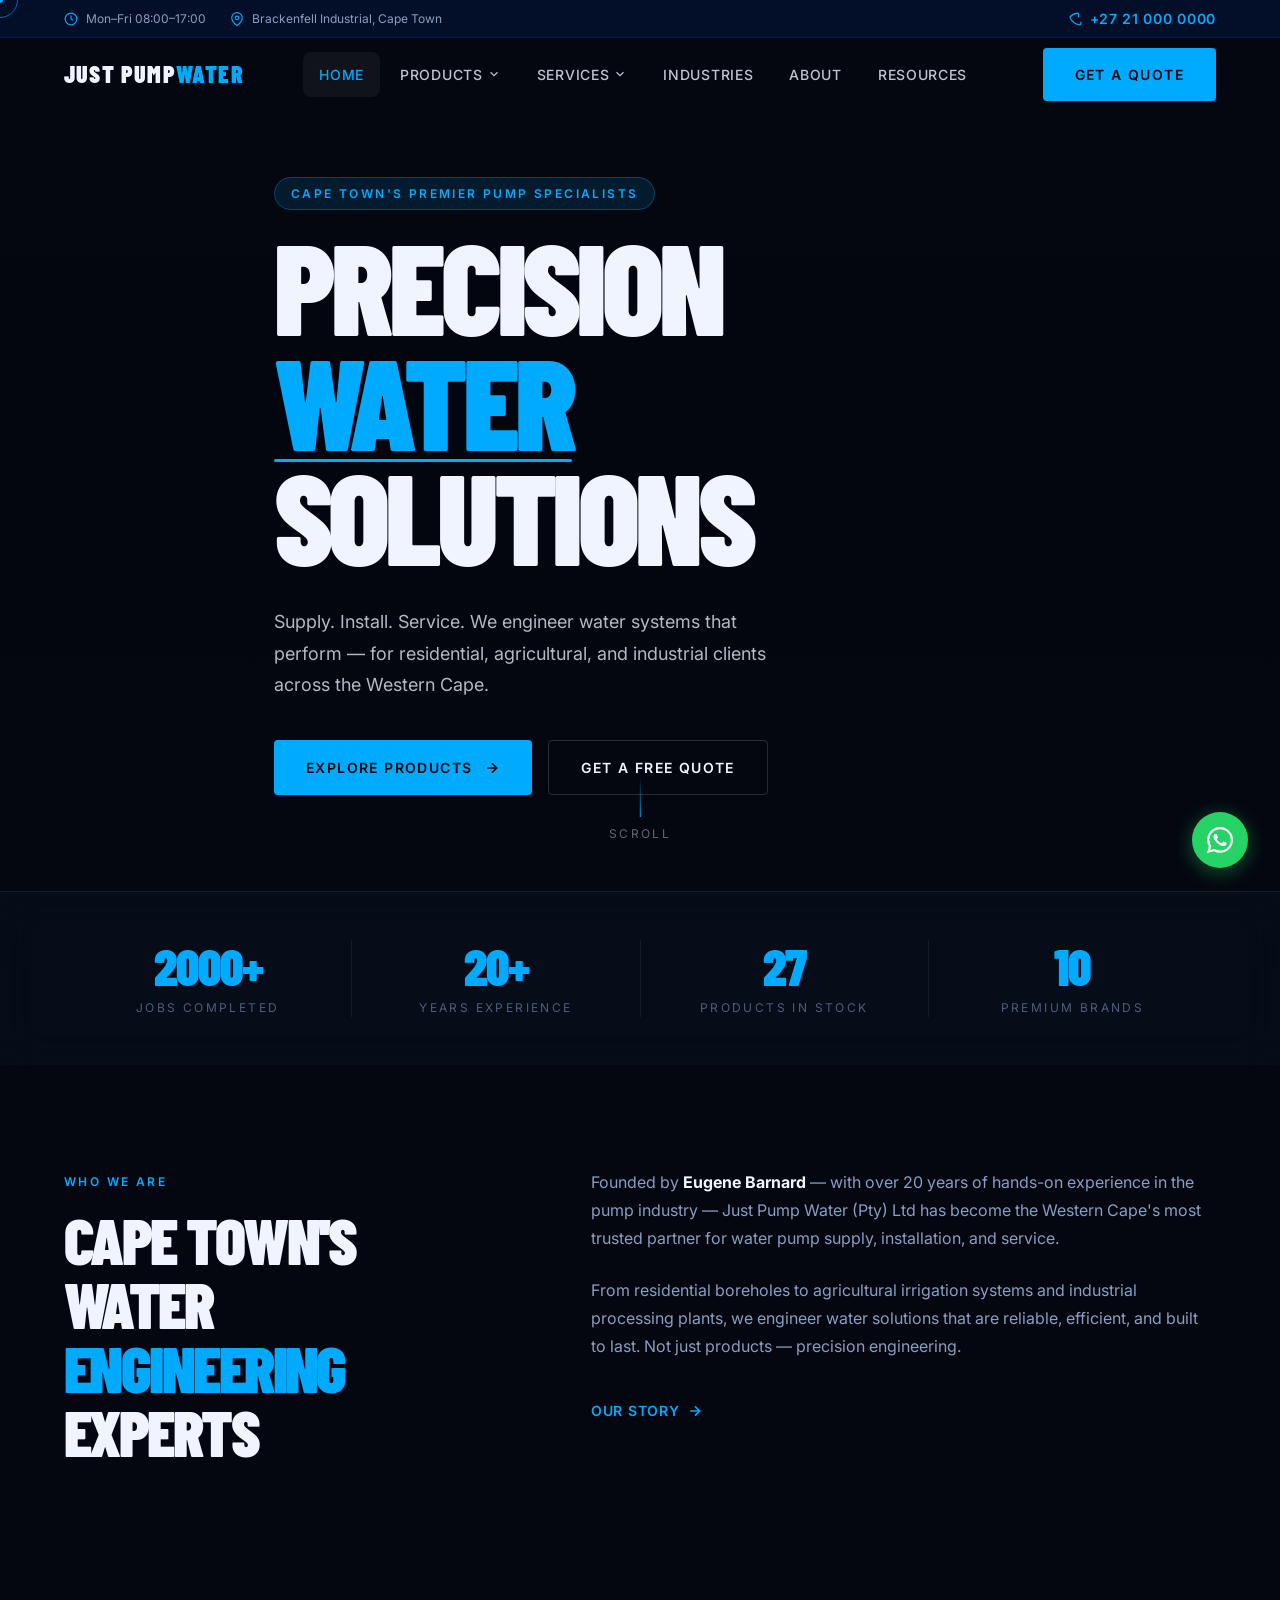
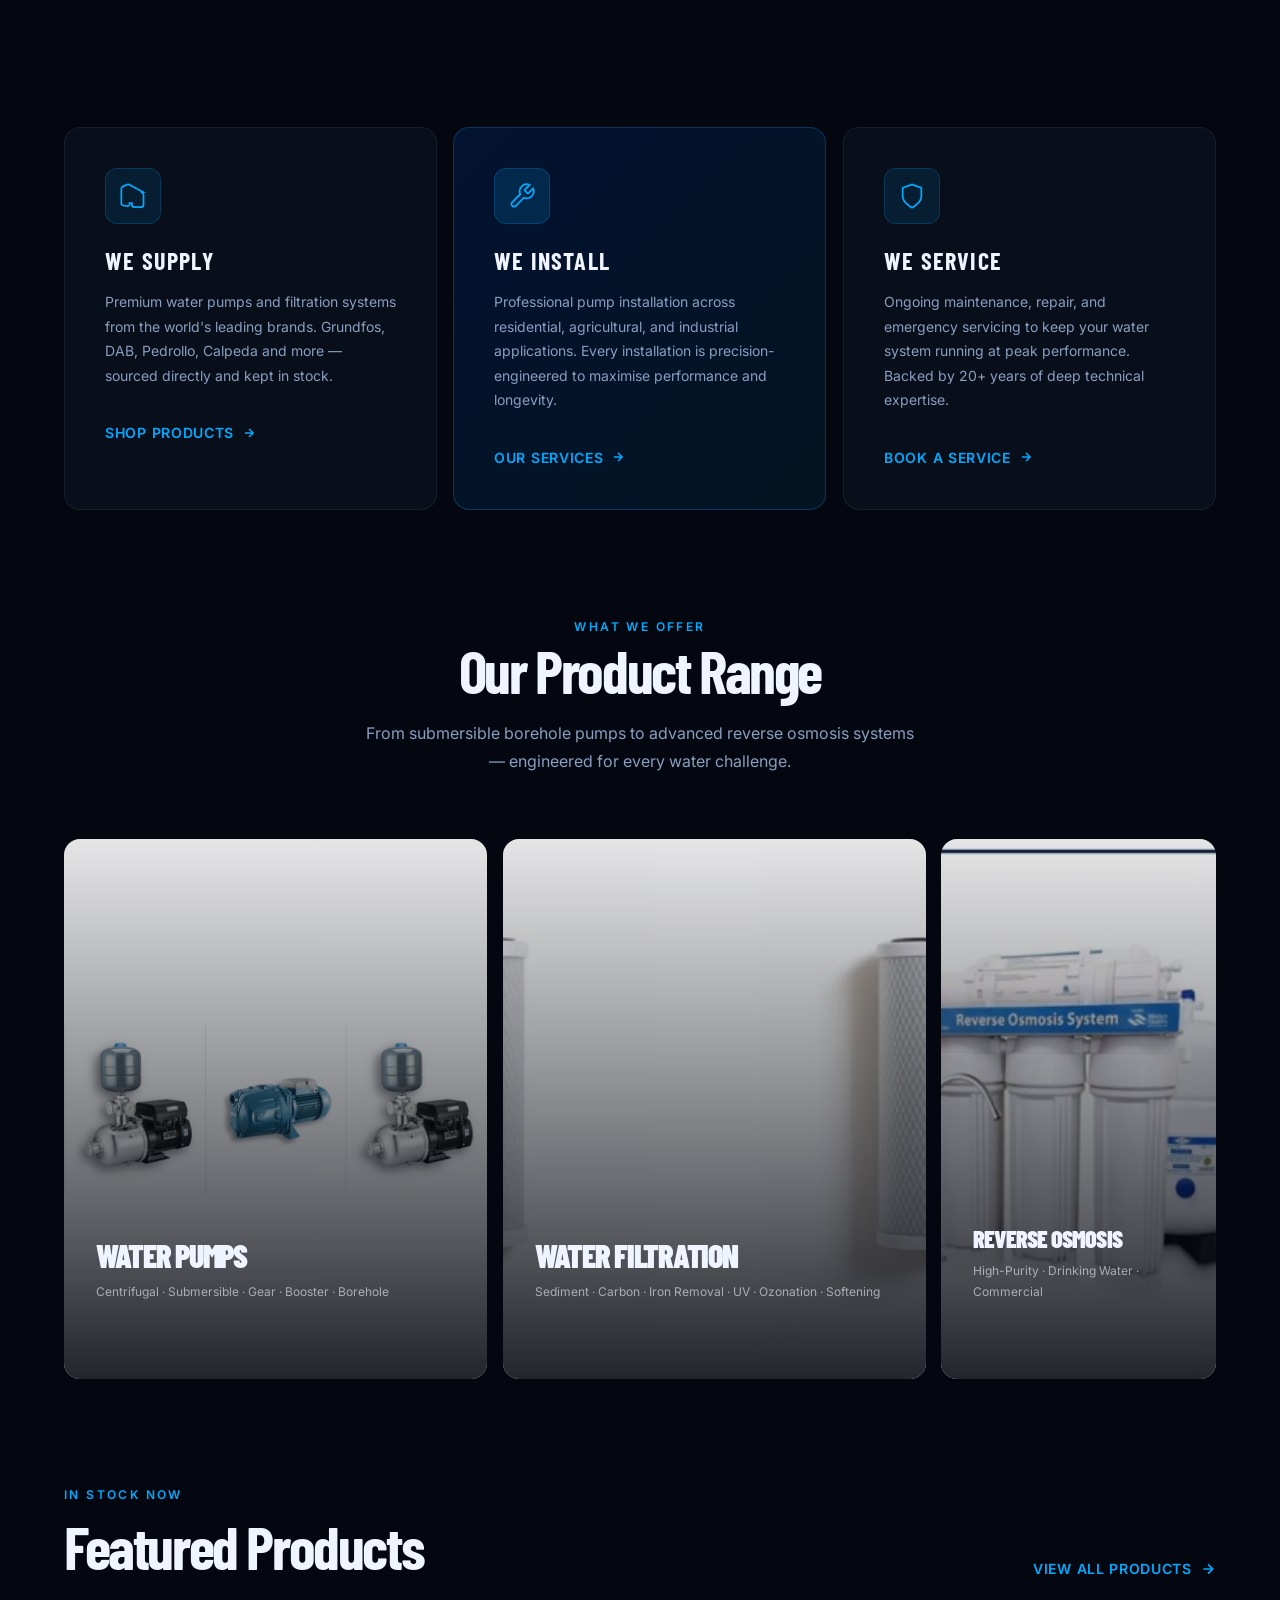
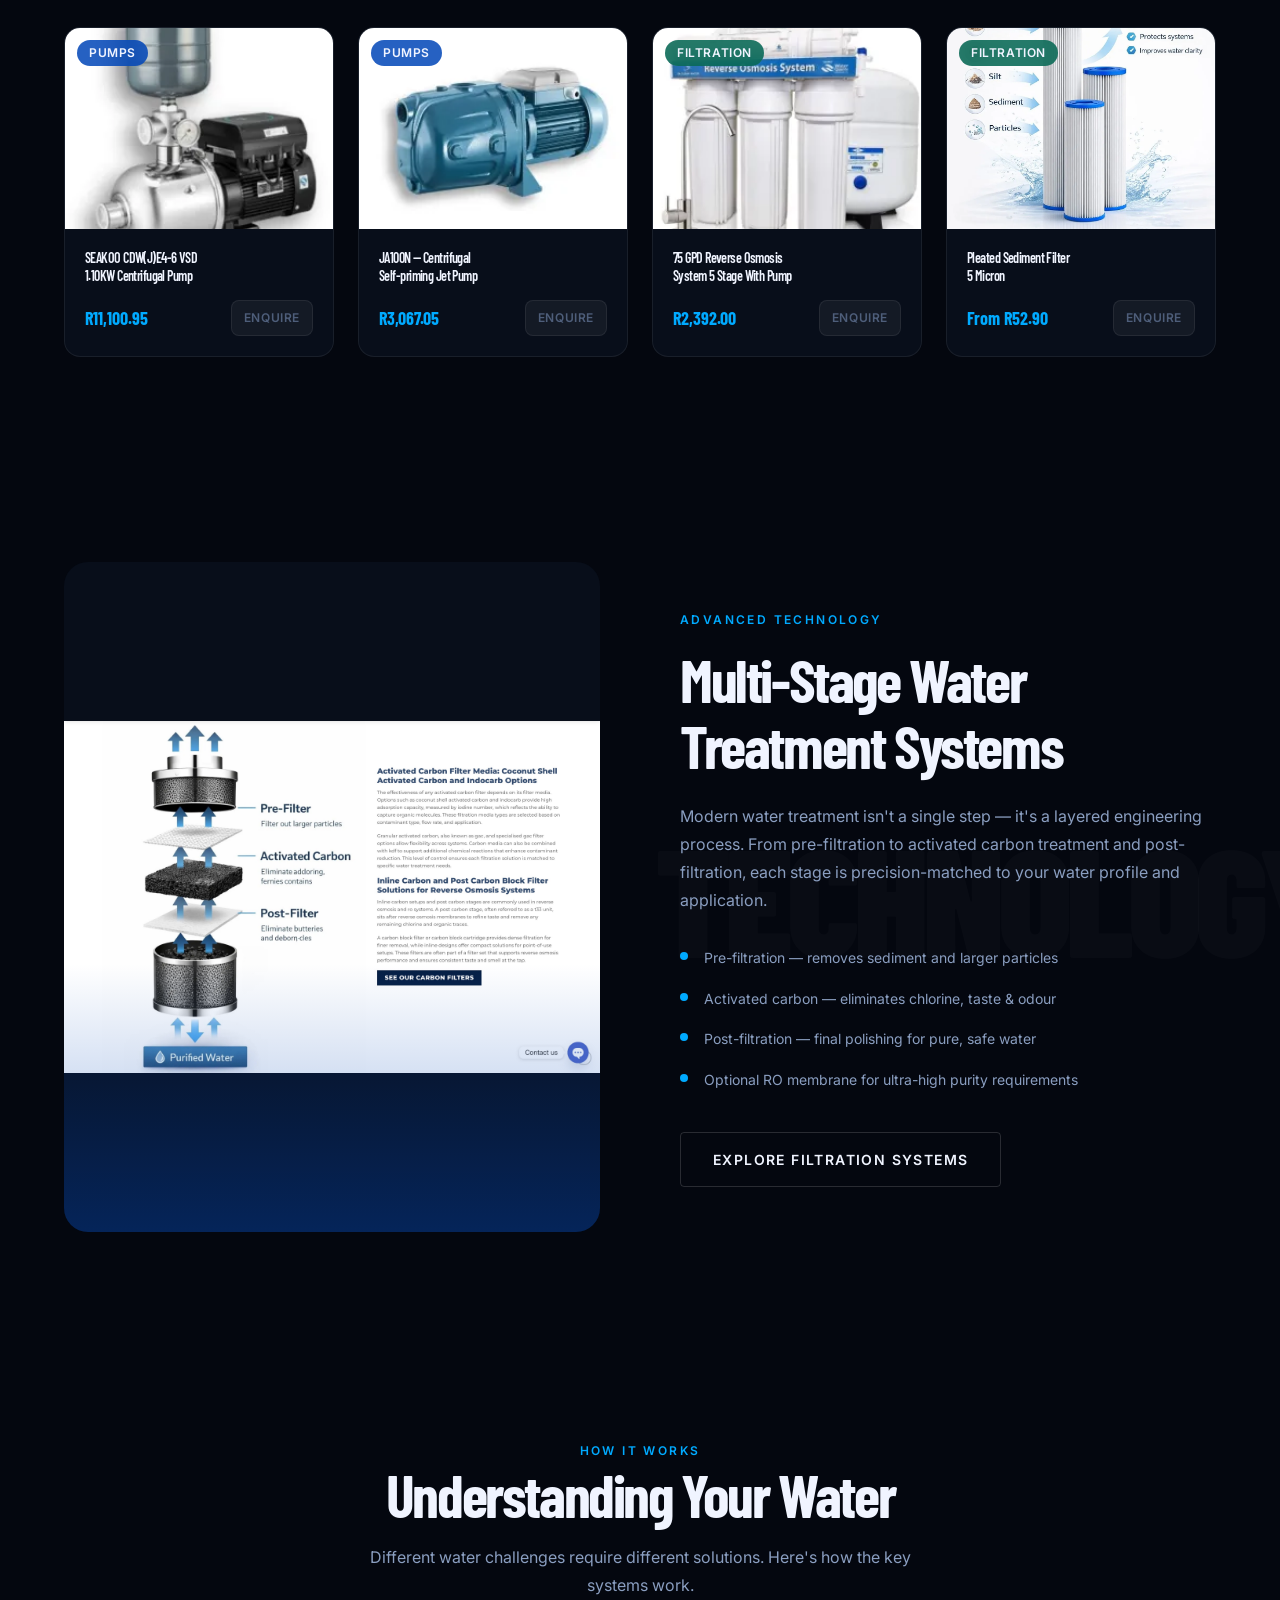
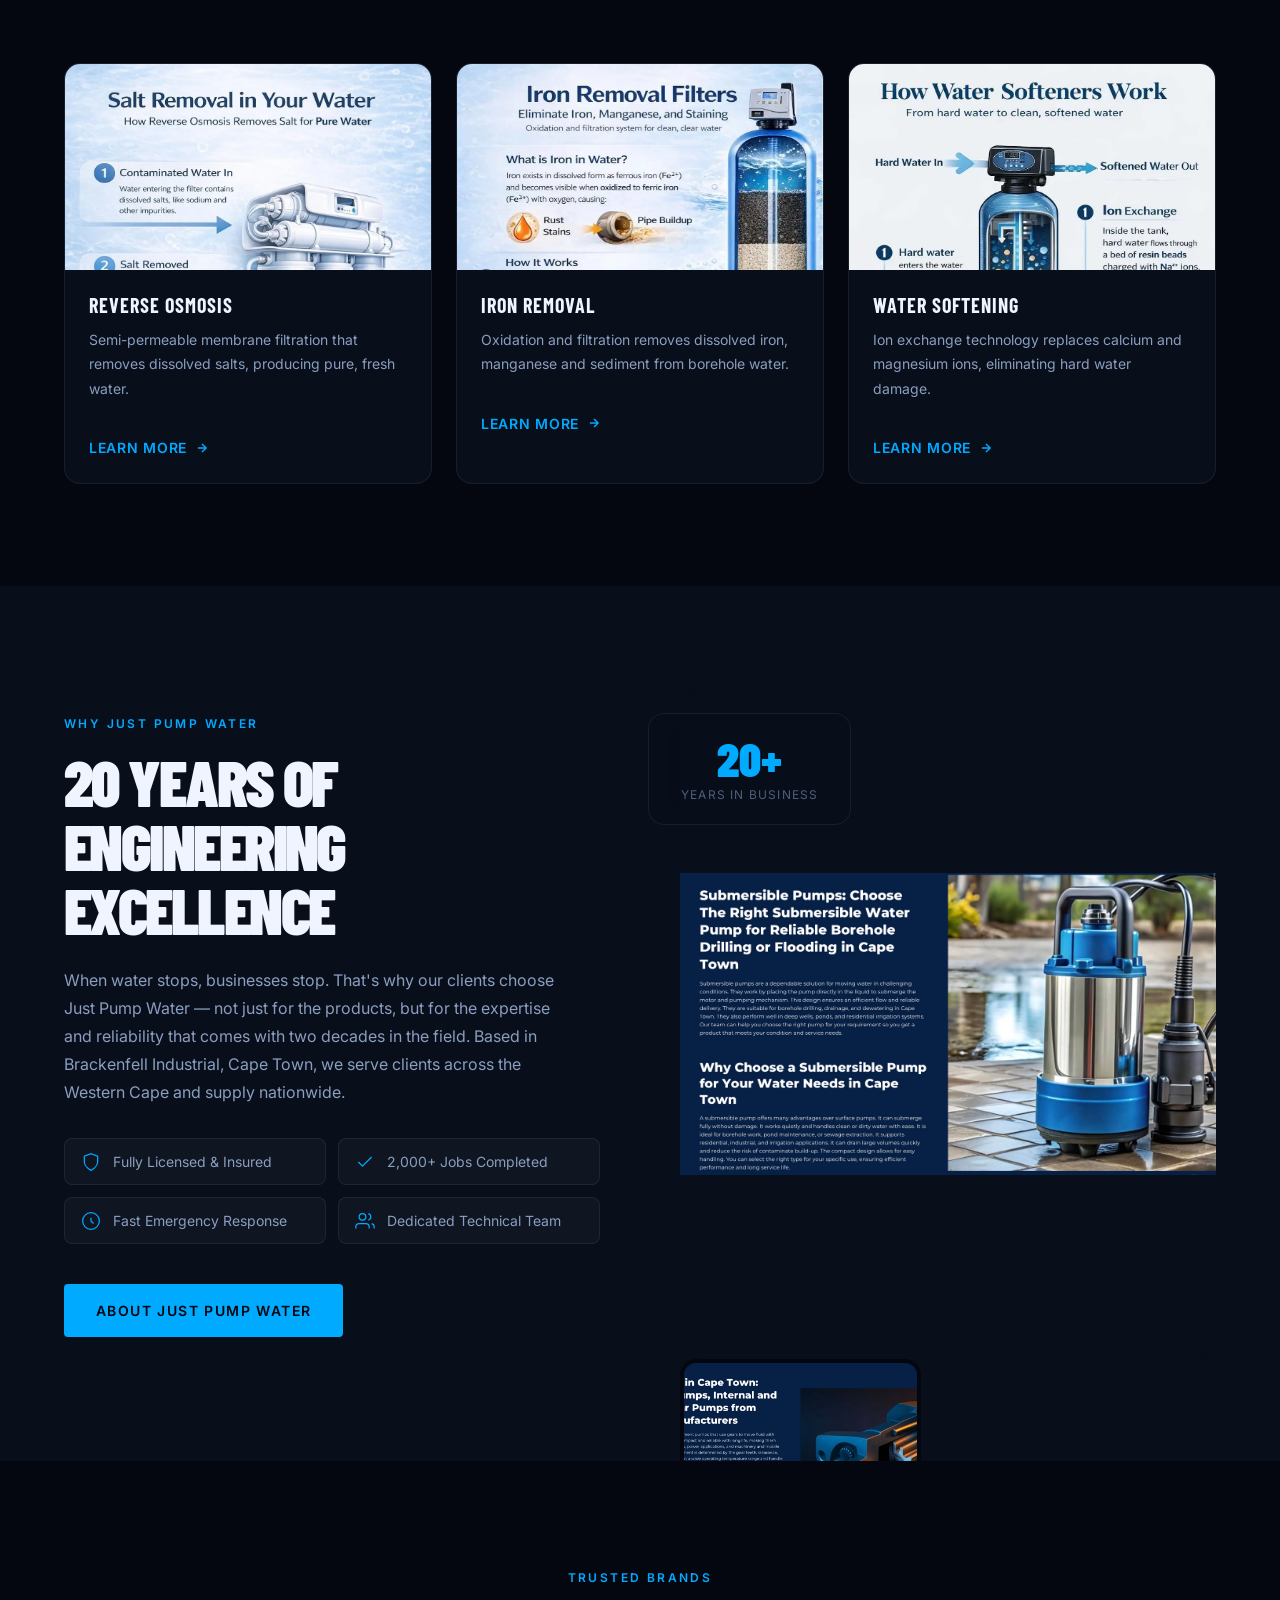
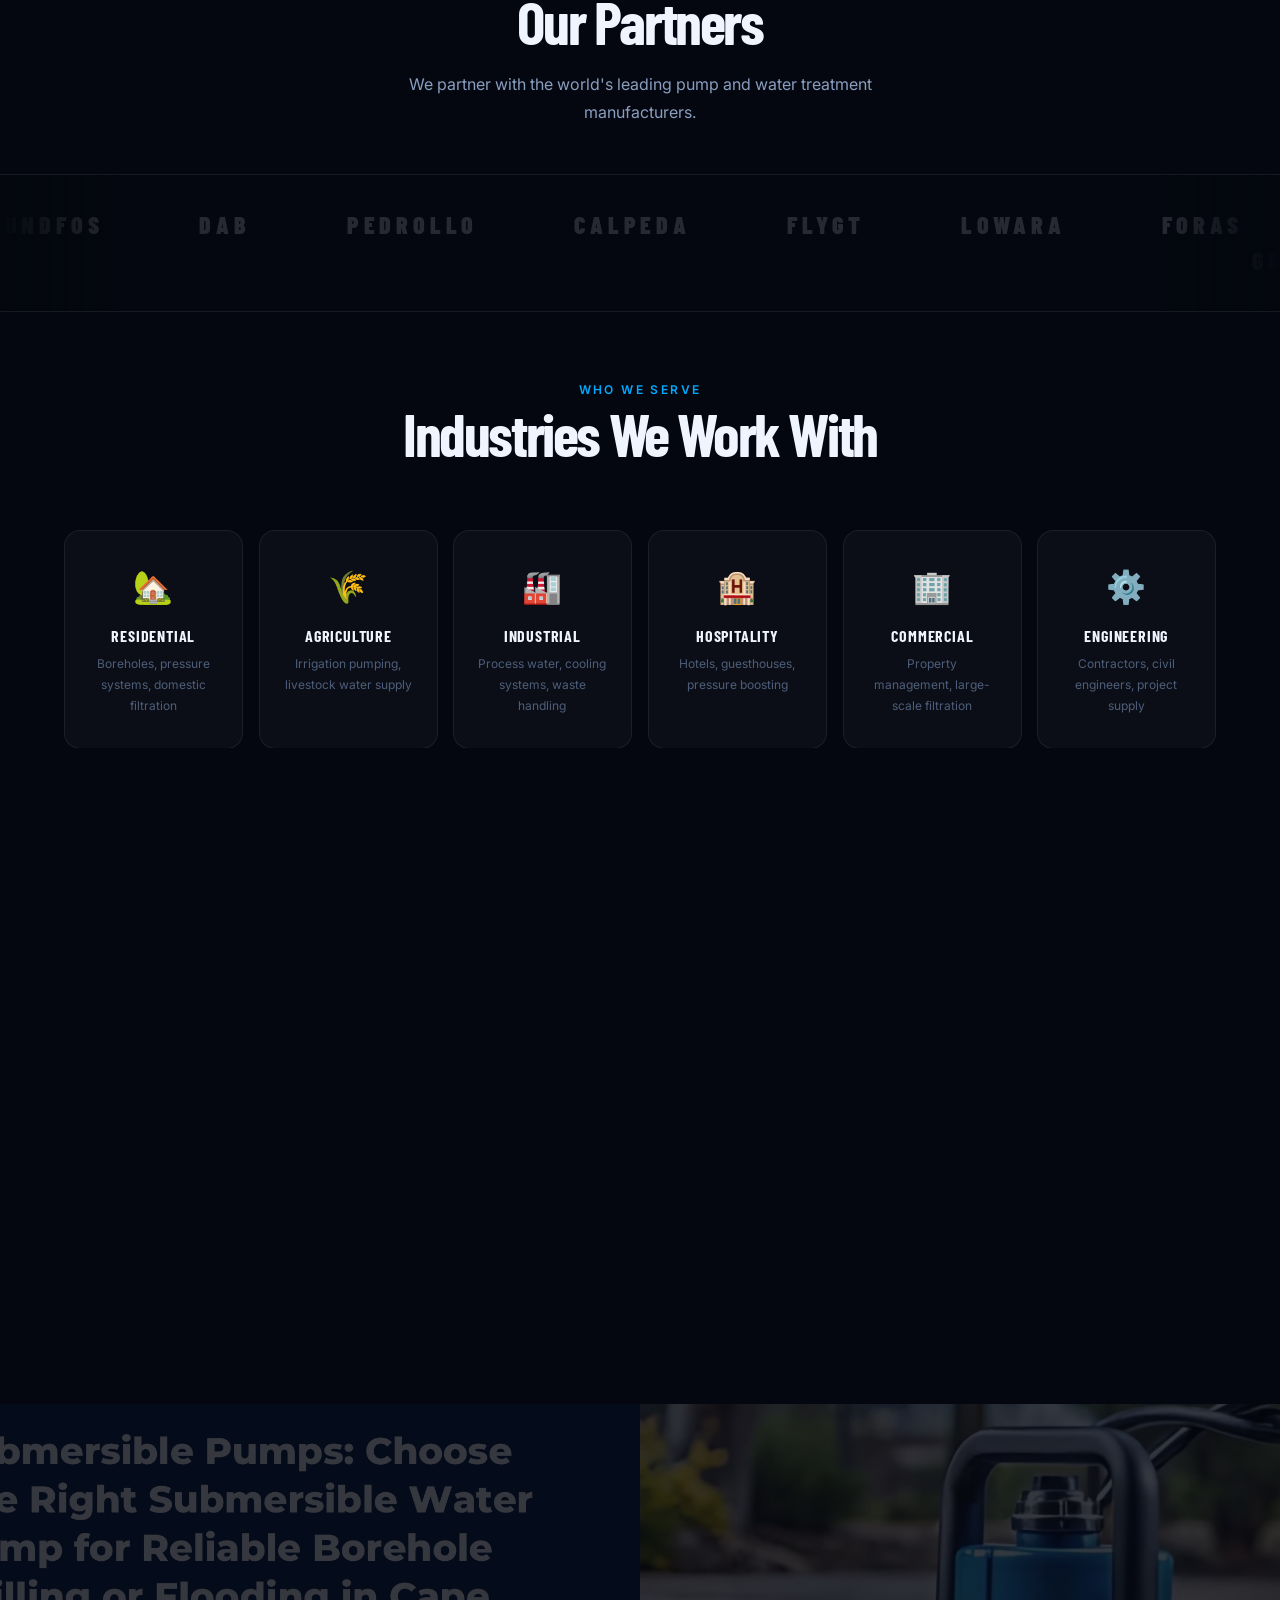
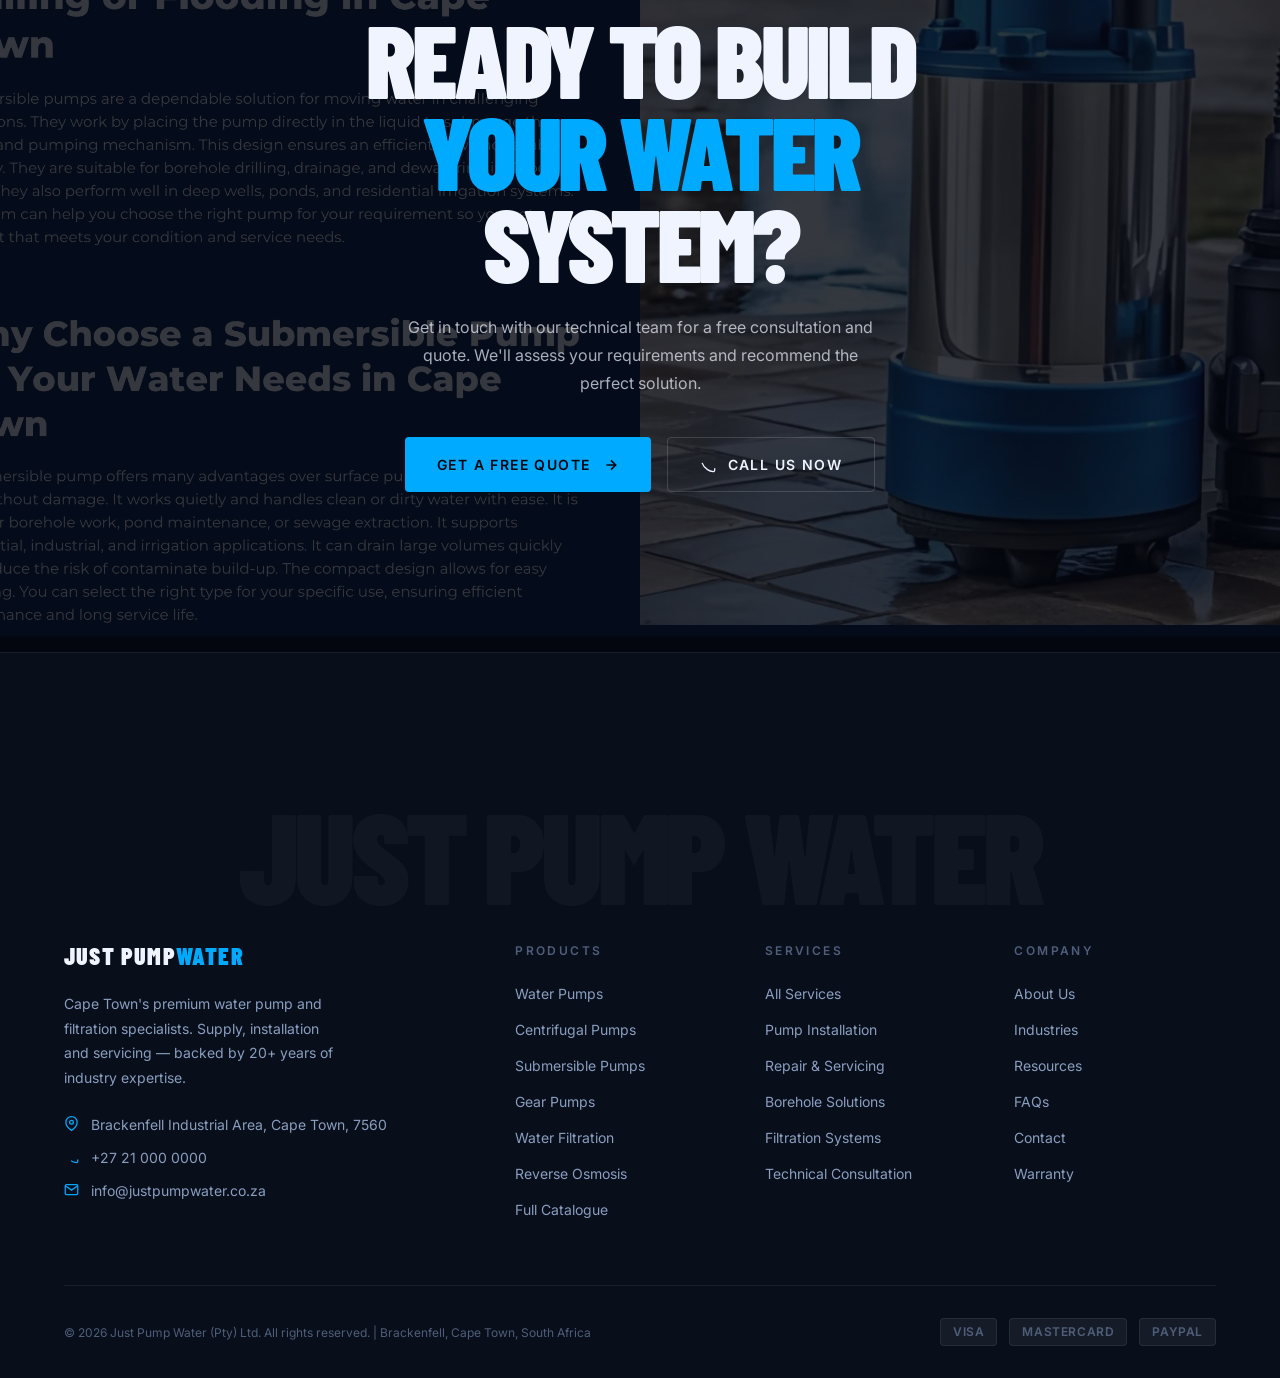
==== commit 75ad76a2: "Update index.html" ====
--- a/index.html
+++ b/index.html
@@ -949,7 +949,7 @@
         </div>
         <p class="footer-tagline">
           Cape Town's premium water pump and filtration specialists.
-          Supply, installation and servicing since 2017 — backed by 20+ years of industry expertise.
+          Supply, installation and servicing — backed by 20+ years of industry expertise.
         </p>
         <div>
           <div class="footer-contact-item">
